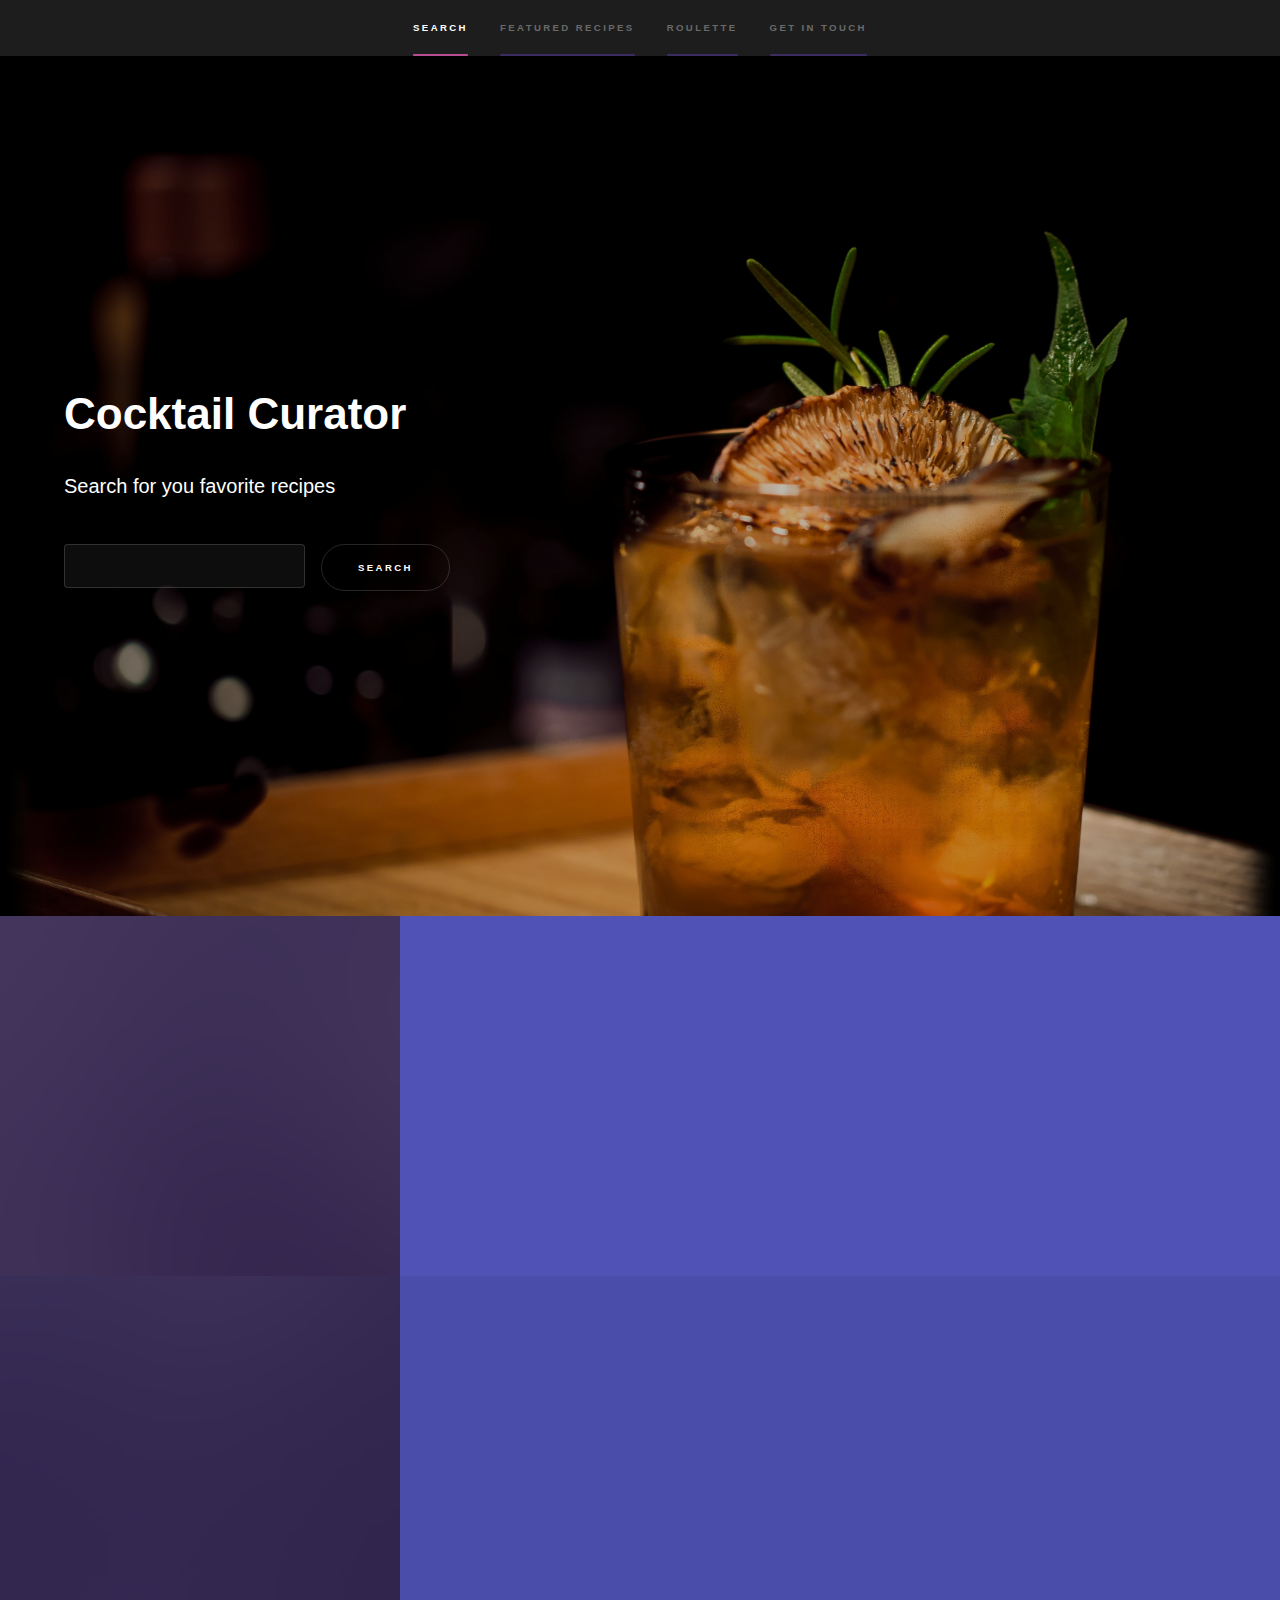
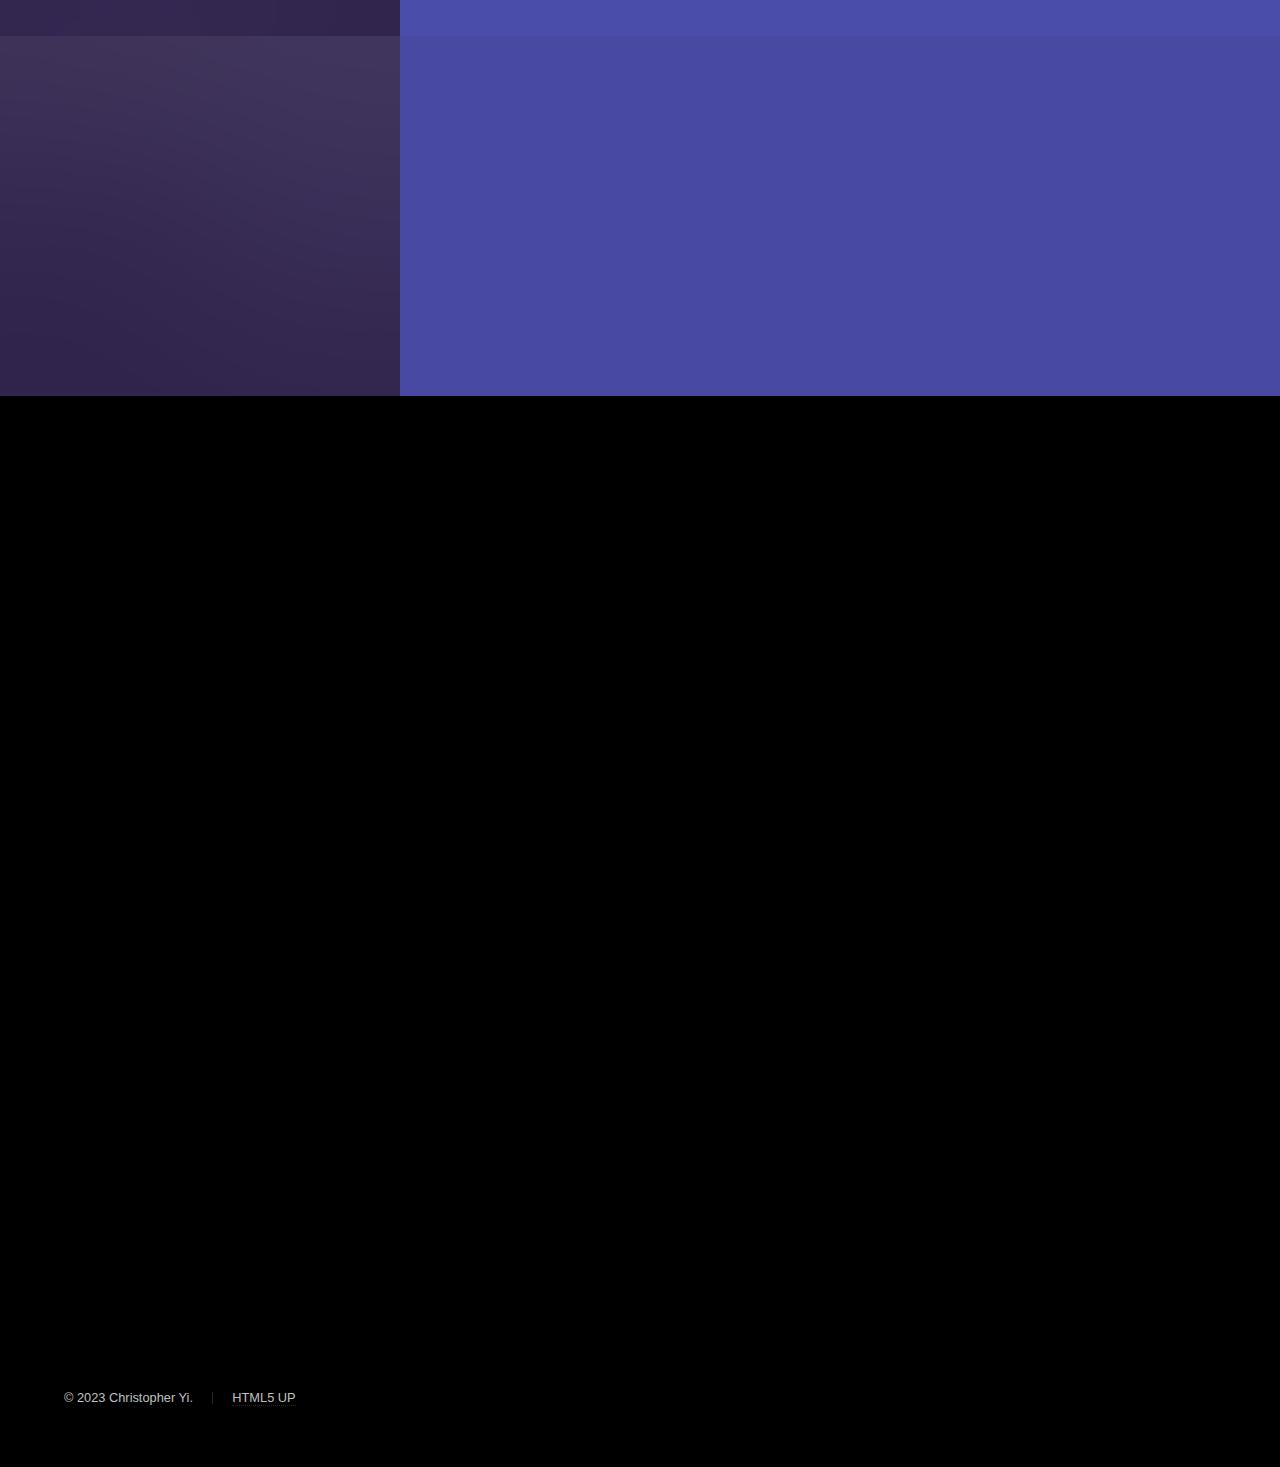
==== index.html @ 3ffb8cb5 "Add popup open and close functionality" ====
<!DOCTYPE HTML>
<!--
	Hyperspace by HTML5 UP
	html5up.net | @ajlkn
	Free for personal and commercial use under the CCA 3.0 license (html5up.net/license)
-->
<html>
	<head>
		<title>Cocktail Curator</title>
		<meta charset="utf-8" />
		<meta name="viewport" content="width=device-width, initial-scale=1, user-scalable=no" />
		<link rel="icon" type="image/png" sizes="192x192" href="images/cocktail-icon.png">
		<link rel="stylesheet" href="assets/css/main.css" />
		<noscript><link rel="stylesheet" href="assets/css/noscript.css" /></noscript>
	</head>
	<body class="is-preload">

		<!-- Sidebar -->
			<section id="sidebar">
				<div class="inner">
					<nav>
						<ul>
							<li><a href="#intro">Search</a></li>
							<li><a href="#one">Featured Recipes</a></li>
							<li><a href="#two">Roulette</a></li>
							<li><a href="#three">Get in touch</a></li>
						</ul>
					</nav>
				</div>
			</section>

		<!-- Wrapper -->
			<div id="wrapper">

				<!-- Intro -->
					<section id="intro" class="wrapper style1 fullscreen fade-up">
						
						<div id='clickbox' class="popup-container" hidden>
							<img class="popup-image" src="" alt="">
							<ul class="popup-list">ingredients and measurements</ul>
							<h2 class="popup-name" >Hello</h2>
							<h3 class="popup-instructions" >Instructions here</h3>
						</div>
						
						<div class="inner">

							<!-- old -->
							<h1>Cocktail Curator</h1>
							<p>Search for you favorite recipes</p>

							<ul class="actions">
								<li><input class='drink-input' type="text"></li>
								<li><button class="search-cocktail">Search</button></li>
							</ul>
						</div>
					</section>

				<!-- One -->
					<section id="one" class="wrapper style2 spotlights">
						<section>
							<a href="#" class="image"><img src="images/pic01.jpg" alt="" data-position="center center" /></a>
							<div class="content">
								<div class="inner">
									<h2>Featured Recipe</h2>
									<p>Phasellus convallis elit id ullamcorper pulvinar. Duis aliquam turpis mauris, eu ultricies erat malesuada quis. Aliquam dapibus.</p>
									<ul class="actions">
										<li><a href="generic.html" class="button">Learn more</a></li>
									</ul>
								</div>
							</div>
						</section>
						<section>
							<a href="#" class="image"><img src="images/pic02.jpg" alt="" data-position="top center" /></a>
							<div class="content">
								<div class="inner">
									<h2>Featured Recipe</h2>
									<p>Phasellus convallis elit id ullamcorper pulvinar. Duis aliquam turpis mauris, eu ultricies erat malesuada quis. Aliquam dapibus.</p>
									<ul class="actions">
										<li><a href="generic.html" class="button">Learn more</a></li>
									</ul>
								</div>
							</div>
						</section>
						<section>
							<a href="#" class="image"><img src="images/pic03.jpg" alt="" data-position="25% 25%" /></a>
							<div class="content">
								<div class="inner">
									<h2>Featured Recipe</h2>
									<p>Phasellus convallis elit id ullamcorper pulvinar. Duis aliquam turpis mauris, eu ultricies erat malesuada quis. Aliquam dapibus.</p>
									<ul class="actions">
										<li><a href="generic.html" class="button">Learn more</a></li>
									</ul>
								</div>
							</div>
						</section>
					</section>

				<!-- Two -->
					<section id="two" class="wrapper style3 fade-up">
						<div class="inner">
							<h2 class="lucky">Feeling Adventurous?</h2>
							<p class="lucky2">Find a new favorite cocktail.</p>
							<h3 class="random-name"></h3>
							<img src="" alt="" class="random-image">
							<ul class="list-container"></ul>
							<p class="random-instructions"></p>
							<ul class="actions">
								<li><input type="submit" class="random-cocktail" value="Reroll"></li>
							</ul>
						</div>
					</section>

				<!-- Three -->
					<section id="three" class="wrapper style1 fade-up">
						<div class="inner">
							<h2>Get in touch</h2>
							<div class="split style1">
								<section>
									<form method="post" action="https://formsubmit.co/christopher.yi319@gmail.com">
										<div class="fields">
											<div class="field half">
												<label for="name">Name</label>
												<input type="text" name="name" id="name" required/>
											</div>
											<div class="field half">
												<label for="email">Email</label>
												<input type="text" name="email" id="email" required/>
											</div>
											<div class="field">
												<label for="message">Message</label>
												<textarea name="message" id="message" rows="5"></textarea>
											</div>
										</div>
										<ul class="actions">
											<li><input type="submit" value="Send Message" class="primary" /></li>
											<li><input type="reset" value="Reset" /></li>
										</ul>
									</form>
								</section>
								<section>
									<ul class="contact">
										<li>
											<h3>Email</h3>
											<a href="mailto:christopher.yi319@gmail.com">christopher.yi319@gmail.com</a>
										</li>
										<li>
											<h3>Social</h3>
											<ul class="icons">
												<li><a href="https://christopher-yi.com/" class="icon solid fa-folder-open"><span class="label">Portfolio</span></a></li>
												<li><a href="https://twitter.com/onewaynonstop" class="icon brands fa-twitter"><span class="label">Twitter</span></a></li>
												<li><a href="https://github.com/christopher-yi" class="icon brands fa-github"><span class="label">GitHub</span></a></li>
												<li><a href="https://www.linkedin.com/in/christopher-yi319/" class="icon brands fa-linkedin-in"><span class="label">LinkedIn</span></a></li>
											</ul>
										</li>
									</ul>
								</section>
							</div>
						</div>
					</section>

			</div>

		<!-- Footer -->
			<footer id="footer" class="wrapper style1-alt">
				<div class="inner">
					<ul class="menu">
						<li>&copy; 2023 Christopher Yi.</li><li><a href="http://html5up.net">HTML5 UP</a></li>
					</ul>
				</div>
			</footer>

		<!-- Scripts -->
			<script src="assets/js/jquery.min.js"></script>
			<script src="assets/js/jquery.scrollex.min.js"></script>
			<script src="assets/js/jquery.scrolly.min.js"></script>
			<script src="assets/js/browser.min.js"></script>
			<script src="assets/js/breakpoints.min.js"></script>
			<script src="assets/js/util.js"></script>
			<script src="assets/js/main.js"></script>

	</body>
</html>
---- assets/css/main.css ----
@import url(fontawesome-all.min.css);

/*
	Hyperspace by HTML5 UP
	html5up.net | @ajlkn
	Free for personal and commercial use under the CCA 3.0 license (html5up.net/license)
*/

html, body, div, span, applet, object,
iframe, h1, h2, h3, h4, h5, h6, p, blockquote,
pre, a, abbr, acronym, address, big, cite,
code, del, dfn, em, img, ins, kbd, q, s, samp,
small, strike, strong, sub, sup, tt, var, b,
u, i, center, dl, dt, dd, ol, ul, li, fieldset,
form, label, legend, table, caption, tbody,
tfoot, thead, tr, th, td, article, aside,
canvas, details, embed, figure, figcaption,
footer, header, hgroup, menu, nav, output, ruby,
section, summary, time, mark, audio, video {
	margin: 0;
	padding: 0;
	border: 0;
	font-size: 100%;
	font: inherit;
	vertical-align: baseline;}

article, aside, details, figcaption, figure,
footer, header, hgroup, menu, nav, section {
	display: block;}

body {
	line-height: 1;
}

ol, ul {
	list-style: none;
}

blockquote, q {
	quotes: none;
}

	blockquote:before, blockquote:after, q:before, q:after {
		content: '';
		content: none;
	}

table {
	border-collapse: collapse;
	border-spacing: 0;
}

body {
	-webkit-text-size-adjust: none;
}

mark {
	background-color: transparent;
	color: inherit;
}

input::-moz-focus-inner {
	border: 0;
	padding: 0;
}

input, select, textarea {
	-moz-appearance: none;
	-webkit-appearance: none;
	-ms-appearance: none;
	appearance: none;
}

/* Basic */

body {
	background: black;
}

	@-ms-viewport {
		width: device-width;
	}

	body {
		-ms-overflow-style: scrollbar;
	}

	@media screen and (max-width: 480px) {

		html, body {
			min-width: 320px;
		}

	}

	html {
		box-sizing: border-box;
	}

	*, *:before, *:after {
		box-sizing: inherit;
	}


		body.is-preload *, body.is-preload *:before, body.is-preload *:after {
			-moz-animation: none !important;
			-webkit-animation: none !important;
			-ms-animation: none !important;
			animation: none !important;
			-moz-transition: none !important;
			-webkit-transition: none !important;
			-ms-transition: none !important;
			transition: none !important;
		}

/* Type */

	body, input, select, textarea {
		color: rgba(255, 255, 255, 0.55);
		font-family: Arial, Helvetica, sans-serif;
		font-size: 16.5pt;
		font-weight: normal;
		line-height: 1.75;
	}

		@media screen and (max-width: 1680px) {

			body, input, select, textarea {
				font-size: 13pt;
			}

		}

		@media screen and (max-width: 1280px) {

			body, input, select, textarea {
				font-size: 12pt;
			}

		}

		@media screen and (max-width: 360px) {

			body, input, select, textarea {
				font-size: 11pt;
			}

		}

	a {
		-moz-transition: color 0.2s ease, border-bottom-color 0.2s ease;
		-webkit-transition: color 0.2s ease, border-bottom-color 0.2s ease;
		-ms-transition: color 0.2s ease, border-bottom-color 0.2s ease;
		transition: color 0.2s ease, border-bottom-color 0.2s ease;
		border-bottom: dotted 1px rgba(255, 255, 255, 0.35);
		color: inherit;
		text-decoration: none;
	}

		a:hover {
			border-bottom-color: transparent;
			color: #ffffff;
		}

	strong, b {
		color: #ffffff;
		font-weight: bold;
	}

	em, i {
		font-style: italic;
	}

	p {
		margin: 0 0 2em 0;
	}

	h1, h2, h3, h4, h5, h6 {
		color: #ffffff;
		font-weight: bold;
		line-height: 1.5;
		margin: 0 0 0.5em 0;
	}

		h1 a, h2 a, h3 a, h4 a, h5 a, h6 a {
			color: inherit;
			text-decoration: none;
		}

	h1 {
		font-size: 2.75em;
	}

		h1.major {
			margin: 0 0 1.3em 0;
			position: relative;
			padding-bottom: 0.35em;
		}

			h1.major:after {
				background-image: -moz-linear-gradient(to right, #5e42a6, #b74e91);
				background-image: -webkit-linear-gradient(to right, #5e42a6, #b74e91);
				background-image: -ms-linear-gradient(to right, #5e42a6, #b74e91);
				background-image: linear-gradient(to right, #5e42a6, #b74e91);
				-moz-transition: max-width 0.2s ease;
				-webkit-transition: max-width 0.2s ease;
				-ms-transition: max-width 0.2s ease;
				transition: max-width 0.2s ease;
				border-radius: 0.2em;
				bottom: 0;
				content: '';
				height: 0.05em;
				position: absolute;
				right: 0;
				width: 100%;
			}

	h2 {
		font-size: 1.75em;
	}

	h3 {
		font-size: 1.1em;
	}

	h4 {
		font-size: 1em;
	}

	h5 {
		font-size: 0.8em;
	}

	h6 {
		font-size: 0.6em;
	}

	@media screen and (max-width: 736px) {

		h1 {
			font-size: 2em;
		}

		h2 {
			font-size: 1.25em;
		}

		h3 {
			font-size: 1em;
		}

		h4 {
			font-size: 0.8em;
		}

		h5 {
			font-size: 0.6em;
		}

		h6 {
			font-size: 0.6em;
		}

	}

	sub {
		font-size: 0.8em;
		position: relative;
		top: 0.5em;
	}

	sup {
		font-size: 0.8em;
		position: relative;
		top: -0.5em;
	}

	blockquote {
		border-left: solid 4px rgba(255, 255, 255, 0.15);
		font-style: italic;
		margin: 0 0 2em 0;
		padding: 0.5em 0 0.5em 2em;
	}

	code {
		background: rgba(255, 255, 255, 0.05);
		border-radius: 0.25em;
		border: solid 1px rgba(255, 255, 255, 0.15);
		font-family: "Courier New", monospace;
		font-size: 0.9em;
		margin: 0 0.25em;
		padding: 0.25em 0.65em;
	}

	pre {
		-webkit-overflow-scrolling: touch;
		font-family: "Courier New", monospace;
		font-size: 0.9em;
		margin: 0 0 2em 0;
	}

		pre code {
			display: block;
			line-height: 1.75em;
			padding: 1em 1.5em;
			overflow-x: auto;
		}

	hr {
		border: 0;
		border-bottom: solid 1px rgba(255, 255, 255, 0.15);
		margin: 2em 0;
	}

		hr.major {
			margin: 3em 0;
		}

	.align-left {
		text-align: left;
	}

	.align-center {
		text-align: center;
	}

	.align-right {
		text-align: right;
	}

/* Row */

	.row {
		display: flex;
		flex-wrap: wrap;
		box-sizing: border-box;
		align-items: stretch;
	}

		.row > * {
			box-sizing: border-box;
		}

		.row.gtr-uniform > * > :last-child {
			margin-bottom: 0;
		}

		.row.aln-left {
			justify-content: flex-start;
		}

		.row.aln-center {
			justify-content: center;
		}

		.row.aln-right {
			justify-content: flex-end;
		}

		.row.aln-top {
			align-items: flex-start;
		}

		.row.aln-middle {
			align-items: center;
		}

		.row.aln-bottom {
			align-items: flex-end;
		}

		.row > .imp {
			order: -1;
		}

		.row > .col-1 {
			width: 8.33333%;
		}

		.row > .off-1 {
			margin-left: 8.33333%;
		}

		.row > .col-2 {
			width: 16.66667%;
		}

		.row > .off-2 {
			margin-left: 16.66667%;
		}

		.row > .col-3 {
			width: 25%;
		}

		.row > .off-3 {
			margin-left: 25%;
		}

		.row > .col-4 {
			width: 33.33333%;
		}

		.row > .off-4 {
			margin-left: 33.33333%;
		}

		.row > .col-5 {
			width: 41.66667%;
		}

		.row > .off-5 {
			margin-left: 41.66667%;
		}

		.row > .col-6 {
			width: 50%;
		}

		.row > .off-6 {
			margin-left: 50%;
		}

		.row > .col-7 {
			width: 58.33333%;
		}

		.row > .off-7 {
			margin-left: 58.33333%;
		}

		.row > .col-8 {
			width: 66.66667%;
		}

		.row > .off-8 {
			margin-left: 66.66667%;
		}

		.row > .col-9 {
			width: 75%;
		}

		.row > .off-9 {
			margin-left: 75%;
		}

		.row > .col-10 {
			width: 83.33333%;
		}

		.row > .off-10 {
			margin-left: 83.33333%;
		}

		.row > .col-11 {
			width: 91.66667%;
		}

		.row > .off-11 {
			margin-left: 91.66667%;
		}

		.row > .col-12 {
			width: 100%;
		}

		.row > .off-12 {
			margin-left: 100%;
		}

		.row.gtr-0 {
			margin-top: 0;
			margin-left: 0em;
		}

			.row.gtr-0 > * {
				padding: 0 0 0 0em;
			}

			.row.gtr-0.gtr-uniform {
				margin-top: 0em;
			}

				.row.gtr-0.gtr-uniform > * {
					padding-top: 0em;
				}

		.row.gtr-25 {
			margin-top: 0;
			margin-left: -0.375em;
		}

			.row.gtr-25 > * {
				padding: 0 0 0 0.375em;
			}

			.row.gtr-25.gtr-uniform {
				margin-top: -0.375em;
			}

				.row.gtr-25.gtr-uniform > * {
					padding-top: 0.375em;
				}

		.row.gtr-50 {
			margin-top: 0;
			margin-left: -0.75em;
		}

			.row.gtr-50 > * {
				padding: 0 0 0 0.75em;
			}

			.row.gtr-50.gtr-uniform {
				margin-top: -0.75em;
			}

				.row.gtr-50.gtr-uniform > * {
					padding-top: 0.75em;
				}

		.row {
			margin-top: 0;
			margin-left: -1.5em;
		}

			.row > * {
				padding: 0 0 0 1.5em;
			}

			.row.gtr-uniform {
				margin-top: -1.5em;
			}

				.row.gtr-uniform > * {
					padding-top: 1.5em;
				}

		.row.gtr-150 {
			margin-top: 0;
			margin-left: -2.25em;
		}

			.row.gtr-150 > * {
				padding: 0 0 0 2.25em;
			}

			.row.gtr-150.gtr-uniform {
				margin-top: -2.25em;
			}

				.row.gtr-150.gtr-uniform > * {
					padding-top: 2.25em;
				}

		.row.gtr-200 {
			margin-top: 0;
			margin-left: -3em;
		}

			.row.gtr-200 > * {
				padding: 0 0 0 3em;
			}

			.row.gtr-200.gtr-uniform {
				margin-top: -3em;
			}

				.row.gtr-200.gtr-uniform > * {
					padding-top: 3em;
				}

		@media screen and (max-width: 1680px) {

			.row {
				display: flex;
				flex-wrap: wrap;
				box-sizing: border-box;
				align-items: stretch;
			}

				.row > * {
					box-sizing: border-box;
				}

				.row.gtr-uniform > * > :last-child {
					margin-bottom: 0;
				}

				.row.aln-left {
					justify-content: flex-start;
				}

				.row.aln-center {
					justify-content: center;
				}

				.row.aln-right {
					justify-content: flex-end;
				}

				.row.aln-top {
					align-items: flex-start;
				}

				.row.aln-middle {
					align-items: center;
				}

				.row.aln-bottom {
					align-items: flex-end;
				}

				.row > .imp-xlarge {
					order: -1;
				}

				.row > .col-1-xlarge {
					width: 8.33333%;
				}

				.row > .off-1-xlarge {
					margin-left: 8.33333%;
				}

				.row > .col-2-xlarge {
					width: 16.66667%;
				}

				.row > .off-2-xlarge {
					margin-left: 16.66667%;
				}

				.row > .col-3-xlarge {
					width: 25%;
				}

				.row > .off-3-xlarge {
					margin-left: 25%;
				}

				.row > .col-4-xlarge {
					width: 33.33333%;
				}

				.row > .off-4-xlarge {
					margin-left: 33.33333%;
				}

				.row > .col-5-xlarge {
					width: 41.66667%;
				}

				.row > .off-5-xlarge {
					margin-left: 41.66667%;
				}

				.row > .col-6-xlarge {
					width: 50%;
				}

				.row > .off-6-xlarge {
					margin-left: 50%;
				}

				.row > .col-7-xlarge {
					width: 58.33333%;
				}

				.row > .off-7-xlarge {
					margin-left: 58.33333%;
				}

				.row > .col-8-xlarge {
					width: 66.66667%;
				}

				.row > .off-8-xlarge {
					margin-left: 66.66667%;
				}

				.row > .col-9-xlarge {
					width: 75%;
				}

				.row > .off-9-xlarge {
					margin-left: 75%;
				}

				.row > .col-10-xlarge {
					width: 83.33333%;
				}

				.row > .off-10-xlarge {
					margin-left: 83.33333%;
				}

				.row > .col-11-xlarge {
					width: 91.66667%;
				}

				.row > .off-11-xlarge {
					margin-left: 91.66667%;
				}

				.row > .col-12-xlarge {
					width: 100%;
				}

				.row > .off-12-xlarge {
					margin-left: 100%;
				}

				.row.gtr-0 {
					margin-top: 0;
					margin-left: 0em;
				}

					.row.gtr-0 > * {
						padding: 0 0 0 0em;
					}

					.row.gtr-0.gtr-uniform {
						margin-top: 0em;
					}

						.row.gtr-0.gtr-uniform > * {
							padding-top: 0em;
						}

				.row.gtr-25 {
					margin-top: 0;
					margin-left: -0.375em;
				}

					.row.gtr-25 > * {
						padding: 0 0 0 0.375em;
					}

					.row.gtr-25.gtr-uniform {
						margin-top: -0.375em;
					}

						.row.gtr-25.gtr-uniform > * {
							padding-top: 0.375em;
						}

				.row.gtr-50 {
					margin-top: 0;
					margin-left: -0.75em;
				}

					.row.gtr-50 > * {
						padding: 0 0 0 0.75em;
					}

					.row.gtr-50.gtr-uniform {
						margin-top: -0.75em;
					}

						.row.gtr-50.gtr-uniform > * {
							padding-top: 0.75em;
						}

				.row {
					margin-top: 0;
					margin-left: -1.5em;
				}

					.row > * {
						padding: 0 0 0 1.5em;
					}

					.row.gtr-uniform {
						margin-top: -1.5em;
					}

						.row.gtr-uniform > * {
							padding-top: 1.5em;
						}

				.row.gtr-150 {
					margin-top: 0;
					margin-left: -2.25em;
				}

					.row.gtr-150 > * {
						padding: 0 0 0 2.25em;
					}

					.row.gtr-150.gtr-uniform {
						margin-top: -2.25em;
					}

						.row.gtr-150.gtr-uniform > * {
							padding-top: 2.25em;
						}

				.row.gtr-200 {
					margin-top: 0;
					margin-left: -3em;
				}

					.row.gtr-200 > * {
						padding: 0 0 0 3em;
					}

					.row.gtr-200.gtr-uniform {
						margin-top: -3em;
					}

						.row.gtr-200.gtr-uniform > * {
							padding-top: 3em;
						}

		}

		@media screen and (max-width: 1280px) {

			.row {
				display: flex;
				flex-wrap: wrap;
				box-sizing: border-box;
				align-items: stretch;
			}

				.row > * {
					box-sizing: border-box;
				}

				.row.gtr-uniform > * > :last-child {
					margin-bottom: 0;
				}

				.row.aln-left {
					justify-content: flex-start;
				}

				.row.aln-center {
					justify-content: center;
				}

				.row.aln-right {
					justify-content: flex-end;
				}

				.row.aln-top {
					align-items: flex-start;
				}

				.row.aln-middle {
					align-items: center;
				}

				.row.aln-bottom {
					align-items: flex-end;
				}

				.row > .imp-large {
					order: -1;
				}

				.row > .col-1-large {
					width: 8.33333%;
				}

				.row > .off-1-large {
					margin-left: 8.33333%;
				}

				.row > .col-2-large {
					width: 16.66667%;
				}

				.row > .off-2-large {
					margin-left: 16.66667%;
				}

				.row > .col-3-large {
					width: 25%;
				}

				.row > .off-3-large {
					margin-left: 25%;
				}

				.row > .col-4-large {
					width: 33.33333%;
				}

				.row > .off-4-large {
					margin-left: 33.33333%;
				}

				.row > .col-5-large {
					width: 41.66667%;
				}

				.row > .off-5-large {
					margin-left: 41.66667%;
				}

				.row > .col-6-large {
					width: 50%;
				}

				.row > .off-6-large {
					margin-left: 50%;
				}

				.row > .col-7-large {
					width: 58.33333%;
				}

				.row > .off-7-large {
					margin-left: 58.33333%;
				}

				.row > .col-8-large {
					width: 66.66667%;
				}

				.row > .off-8-large {
					margin-left: 66.66667%;
				}

				.row > .col-9-large {
					width: 75%;
				}

				.row > .off-9-large {
					margin-left: 75%;
				}

				.row > .col-10-large {
					width: 83.33333%;
				}

				.row > .off-10-large {
					margin-left: 83.33333%;
				}

				.row > .col-11-large {
					width: 91.66667%;
				}

				.row > .off-11-large {
					margin-left: 91.66667%;
				}

				.row > .col-12-large {
					width: 100%;
				}

				.row > .off-12-large {
					margin-left: 100%;
				}

				.row.gtr-0 {
					margin-top: 0;
					margin-left: 0em;
				}

					.row.gtr-0 > * {
						padding: 0 0 0 0em;
					}

					.row.gtr-0.gtr-uniform {
						margin-top: 0em;
					}

						.row.gtr-0.gtr-uniform > * {
							padding-top: 0em;
						}

				.row.gtr-25 {
					margin-top: 0;
					margin-left: -0.375em;
				}

					.row.gtr-25 > * {
						padding: 0 0 0 0.375em;
					}

					.row.gtr-25.gtr-uniform {
						margin-top: -0.375em;
					}

						.row.gtr-25.gtr-uniform > * {
							padding-top: 0.375em;
						}

				.row.gtr-50 {
					margin-top: 0;
					margin-left: -0.75em;
				}

					.row.gtr-50 > * {
						padding: 0 0 0 0.75em;
					}

					.row.gtr-50.gtr-uniform {
						margin-top: -0.75em;
					}

						.row.gtr-50.gtr-uniform > * {
							padding-top: 0.75em;
						}

				.row {
					margin-top: 0;
					margin-left: -1.5em;
				}

					.row > * {
						padding: 0 0 0 1.5em;
					}

					.row.gtr-uniform {
						margin-top: -1.5em;
					}

						.row.gtr-uniform > * {
							padding-top: 1.5em;
						}

				.row.gtr-150 {
					margin-top: 0;
					margin-left: -2.25em;
				}

					.row.gtr-150 > * {
						padding: 0 0 0 2.25em;
					}

					.row.gtr-150.gtr-uniform {
						margin-top: -2.25em;
					}

						.row.gtr-150.gtr-uniform > * {
							padding-top: 2.25em;
						}

				.row.gtr-200 {
					margin-top: 0;
					margin-left: -3em;
				}

					.row.gtr-200 > * {
						padding: 0 0 0 3em;
					}

					.row.gtr-200.gtr-uniform {
						margin-top: -3em;
					}

						.row.gtr-200.gtr-uniform > * {
							padding-top: 3em;
						}

		}

		@media screen and (max-width: 980px) {

			.row {
				display: flex;
				flex-wrap: wrap;
				box-sizing: border-box;
				align-items: stretch;
			}

				.row > * {
					box-sizing: border-box;
				}

				.row.gtr-uniform > * > :last-child {
					margin-bottom: 0;
				}

				.row.aln-left {
					justify-content: flex-start;
				}

				.row.aln-center {
					justify-content: center;
				}

				.row.aln-right {
					justify-content: flex-end;
				}

				.row.aln-top {
					align-items: flex-start;
				}

				.row.aln-middle {
					align-items: center;
				}

				.row.aln-bottom {
					align-items: flex-end;
				}

				.row > .imp-medium {
					order: -1;
				}

				.row > .col-1-medium {
					width: 8.33333%;
				}

				.row > .off-1-medium {
					margin-left: 8.33333%;
				}

				.row > .col-2-medium {
					width: 16.66667%;
				}

				.row > .off-2-medium {
					margin-left: 16.66667%;
				}

				.row > .col-3-medium {
					width: 25%;
				}

				.row > .off-3-medium {
					margin-left: 25%;
				}

				.row > .col-4-medium {
					width: 33.33333%;
				}

				.row > .off-4-medium {
					margin-left: 33.33333%;
				}

				.row > .col-5-medium {
					width: 41.66667%;
				}

				.row > .off-5-medium {
					margin-left: 41.66667%;
				}

				.row > .col-6-medium {
					width: 50%;
				}

				.row > .off-6-medium {
					margin-left: 50%;
				}

				.row > .col-7-medium {
					width: 58.33333%;
				}

				.row > .off-7-medium {
					margin-left: 58.33333%;
				}

				.row > .col-8-medium {
					width: 66.66667%;
				}

				.row > .off-8-medium {
					margin-left: 66.66667%;
				}

				.row > .col-9-medium {
					width: 75%;
				}

				.row > .off-9-medium {
					margin-left: 75%;
				}

				.row > .col-10-medium {
					width: 83.33333%;
				}

				.row > .off-10-medium {
					margin-left: 83.33333%;
				}

				.row > .col-11-medium {
					width: 91.66667%;
				}

				.row > .off-11-medium {
					margin-left: 91.66667%;
				}

				.row > .col-12-medium {
					width: 100%;
				}

				.row > .off-12-medium {
					margin-left: 100%;
				}

				.row.gtr-0 {
					margin-top: 0;
					margin-left: 0em;
				}

					.row.gtr-0 > * {
						padding: 0 0 0 0em;
					}

					.row.gtr-0.gtr-uniform {
						margin-top: 0em;
					}

						.row.gtr-0.gtr-uniform > * {
							padding-top: 0em;
						}

				.row.gtr-25 {
					margin-top: 0;
					margin-left: -0.375em;
				}

					.row.gtr-25 > * {
						padding: 0 0 0 0.375em;
					}

					.row.gtr-25.gtr-uniform {
						margin-top: -0.375em;
					}

						.row.gtr-25.gtr-uniform > * {
							padding-top: 0.375em;
						}

				.row.gtr-50 {
					margin-top: 0;
					margin-left: -0.75em;
				}

					.row.gtr-50 > * {
						padding: 0 0 0 0.75em;
					}

					.row.gtr-50.gtr-uniform {
						margin-top: -0.75em;
					}

						.row.gtr-50.gtr-uniform > * {
							padding-top: 0.75em;
						}

				.row {
					margin-top: 0;
					margin-left: -1.5em;
				}

					.row > * {
						padding: 0 0 0 1.5em;
					}

					.row.gtr-uniform {
						margin-top: -1.5em;
					}

						.row.gtr-uniform > * {
							padding-top: 1.5em;
						}

				.row.gtr-150 {
					margin-top: 0;
					margin-left: -2.25em;
				}

					.row.gtr-150 > * {
						padding: 0 0 0 2.25em;
					}

					.row.gtr-150.gtr-uniform {
						margin-top: -2.25em;
					}

						.row.gtr-150.gtr-uniform > * {
							padding-top: 2.25em;
						}

				.row.gtr-200 {
					margin-top: 0;
					margin-left: -3em;
				}

					.row.gtr-200 > * {
						padding: 0 0 0 3em;
					}

					.row.gtr-200.gtr-uniform {
						margin-top: -3em;
					}

						.row.gtr-200.gtr-uniform > * {
							padding-top: 3em;
						}

		}

		@media screen and (max-width: 736px) {

			.row {
				display: flex;
				flex-wrap: wrap;
				box-sizing: border-box;
				align-items: stretch;
			}

				.row > * {
					box-sizing: border-box;
				}

				.row.gtr-uniform > * > :last-child {
					margin-bottom: 0;
				}

				.row.aln-left {
					justify-content: flex-start;
				}

				.row.aln-center {
					justify-content: center;
				}

				.row.aln-right {
					justify-content: flex-end;
				}

				.row.aln-top {
					align-items: flex-start;
				}

				.row.aln-middle {
					align-items: center;
				}

				.row.aln-bottom {
					align-items: flex-end;
				}

				.row > .imp-small {
					order: -1;
				}

				.row > .col-1-small {
					width: 8.33333%;
				}

				.row > .off-1-small {
					margin-left: 8.33333%;
				}

				.row > .col-2-small {
					width: 16.66667%;
				}

				.row > .off-2-small {
					margin-left: 16.66667%;
				}

				.row > .col-3-small {
					width: 25%;
				}

				.row > .off-3-small {
					margin-left: 25%;
				}

				.row > .col-4-small {
					width: 33.33333%;
				}

				.row > .off-4-small {
					margin-left: 33.33333%;
				}

				.row > .col-5-small {
					width: 41.66667%;
				}

				.row > .off-5-small {
					margin-left: 41.66667%;
				}

				.row > .col-6-small {
					width: 50%;
				}

				.row > .off-6-small {
					margin-left: 50%;
				}

				.row > .col-7-small {
					width: 58.33333%;
				}

				.row > .off-7-small {
					margin-left: 58.33333%;
				}

				.row > .col-8-small {
					width: 66.66667%;
				}

				.row > .off-8-small {
					margin-left: 66.66667%;
				}

				.row > .col-9-small {
					width: 75%;
				}

				.row > .off-9-small {
					margin-left: 75%;
				}

				.row > .col-10-small {
					width: 83.33333%;
				}

				.row > .off-10-small {
					margin-left: 83.33333%;
				}

				.row > .col-11-small {
					width: 91.66667%;
				}

				.row > .off-11-small {
					margin-left: 91.66667%;
				}

				.row > .col-12-small {
					width: 100%;
				}

				.row > .off-12-small {
					margin-left: 100%;
				}

				.row.gtr-0 {
					margin-top: 0;
					margin-left: 0em;
				}

					.row.gtr-0 > * {
						padding: 0 0 0 0em;
					}

					.row.gtr-0.gtr-uniform {
						margin-top: 0em;
					}

						.row.gtr-0.gtr-uniform > * {
							padding-top: 0em;
						}

				.row.gtr-25 {
					margin-top: 0;
					margin-left: -0.375em;
				}

					.row.gtr-25 > * {
						padding: 0 0 0 0.375em;
					}

					.row.gtr-25.gtr-uniform {
						margin-top: -0.375em;
					}

						.row.gtr-25.gtr-uniform > * {
							padding-top: 0.375em;
						}

				.row.gtr-50 {
					margin-top: 0;
					margin-left: -0.75em;
				}

					.row.gtr-50 > * {
						padding: 0 0 0 0.75em;
					}

					.row.gtr-50.gtr-uniform {
						margin-top: -0.75em;
					}

						.row.gtr-50.gtr-uniform > * {
							padding-top: 0.75em;
						}

				.row {
					margin-top: 0;
					margin-left: -1.5em;
				}

					.row > * {
						padding: 0 0 0 1.5em;
					}

					.row.gtr-uniform {
						margin-top: -1.5em;
					}

						.row.gtr-uniform > * {
							padding-top: 1.5em;
						}

				.row.gtr-150 {
					margin-top: 0;
					margin-left: -2.25em;
				}

					.row.gtr-150 > * {
						padding: 0 0 0 2.25em;
					}

					.row.gtr-150.gtr-uniform {
						margin-top: -2.25em;
					}

						.row.gtr-150.gtr-uniform > * {
							padding-top: 2.25em;
						}

				.row.gtr-200 {
					margin-top: 0;
					margin-left: -3em;
				}

					.row.gtr-200 > * {
						padding: 0 0 0 3em;
					}

					.row.gtr-200.gtr-uniform {
						margin-top: -3em;
					}

						.row.gtr-200.gtr-uniform > * {
							padding-top: 3em;
						}

		}

		@media screen and (max-width: 480px) {

			.row {
				display: flex;
				flex-wrap: wrap;
				box-sizing: border-box;
				align-items: stretch;
			}

				.row > * {
					box-sizing: border-box;
				}

				.row.gtr-uniform > * > :last-child {
					margin-bottom: 0;
				}

				.row.aln-left {
					justify-content: flex-start;
				}

				.row.aln-center {
					justify-content: center;
				}

				.row.aln-right {
					justify-content: flex-end;
				}

				.row.aln-top {
					align-items: flex-start;
				}

				.row.aln-middle {
					align-items: center;
				}

				.row.aln-bottom {
					align-items: flex-end;
				}

				.row > .imp-xsmall {
					order: -1;
				}

				.row > .col-1-xsmall {
					width: 8.33333%;
				}

				.row > .off-1-xsmall {
					margin-left: 8.33333%;
				}

				.row > .col-2-xsmall {
					width: 16.66667%;
				}

				.row > .off-2-xsmall {
					margin-left: 16.66667%;
				}

				.row > .col-3-xsmall {
					width: 25%;
				}

				.row > .off-3-xsmall {
					margin-left: 25%;
				}

				.row > .col-4-xsmall {
					width: 33.33333%;
				}

				.row > .off-4-xsmall {
					margin-left: 33.33333%;
				}

				.row > .col-5-xsmall {
					width: 41.66667%;
				}

				.row > .off-5-xsmall {
					margin-left: 41.66667%;
				}

				.row > .col-6-xsmall {
					width: 50%;
				}

				.row > .off-6-xsmall {
					margin-left: 50%;
				}

				.row > .col-7-xsmall {
					width: 58.33333%;
				}

				.row > .off-7-xsmall {
					margin-left: 58.33333%;
				}

				.row > .col-8-xsmall {
					width: 66.66667%;
				}

				.row > .off-8-xsmall {
					margin-left: 66.66667%;
				}

				.row > .col-9-xsmall {
					width: 75%;
				}

				.row > .off-9-xsmall {
					margin-left: 75%;
				}

				.row > .col-10-xsmall {
					width: 83.33333%;
				}

				.row > .off-10-xsmall {
					margin-left: 83.33333%;
				}

				.row > .col-11-xsmall {
					width: 91.66667%;
				}

				.row > .off-11-xsmall {
					margin-left: 91.66667%;
				}

				.row > .col-12-xsmall {
					width: 100%;
				}

				.row > .off-12-xsmall {
					margin-left: 100%;
				}

				.row.gtr-0 {
					margin-top: 0;
					margin-left: 0em;
				}

					.row.gtr-0 > * {
						padding: 0 0 0 0em;
					}

					.row.gtr-0.gtr-uniform {
						margin-top: 0em;
					}

						.row.gtr-0.gtr-uniform > * {
							padding-top: 0em;
						}

				.row.gtr-25 {
					margin-top: 0;
					margin-left: -0.375em;
				}

					.row.gtr-25 > * {
						padding: 0 0 0 0.375em;
					}

					.row.gtr-25.gtr-uniform {
						margin-top: -0.375em;
					}

						.row.gtr-25.gtr-uniform > * {
							padding-top: 0.375em;
						}

				.row.gtr-50 {
					margin-top: 0;
					margin-left: -0.75em;
				}

					.row.gtr-50 > * {
						padding: 0 0 0 0.75em;
					}

					.row.gtr-50.gtr-uniform {
						margin-top: -0.75em;
					}

						.row.gtr-50.gtr-uniform > * {
							padding-top: 0.75em;
						}

				.row {
					margin-top: 0;
					margin-left: -1.5em;
				}

					.row > * {
						padding: 0 0 0 1.5em;
					}

					.row.gtr-uniform {
						margin-top: -1.5em;
					}

						.row.gtr-uniform > * {
							padding-top: 1.5em;
						}

				.row.gtr-150 {
					margin-top: 0;
					margin-left: -2.25em;
				}

					.row.gtr-150 > * {
						padding: 0 0 0 2.25em;
					}

					.row.gtr-150.gtr-uniform {
						margin-top: -2.25em;
					}

						.row.gtr-150.gtr-uniform > * {
							padding-top: 2.25em;
						}

				.row.gtr-200 {
					margin-top: 0;
					margin-left: -3em;
				}

					.row.gtr-200 > * {
						padding: 0 0 0 3em;
					}

					.row.gtr-200.gtr-uniform {
						margin-top: -3em;
					}

						.row.gtr-200.gtr-uniform > * {
							padding-top: 3em;
						}

		}

/* Box */

	.box {
		border-radius: 0.25em;
		border: solid 1px rgba(255, 255, 255, 0.15);
		margin-bottom: 2em;
		padding: 1.5em;
	}

		.box > :last-child,
		.box > :last-child > :last-child,
		.box > :last-child > :last-child > :last-child {
			margin-bottom: 0;
		}

		.box.alt {
			border: 0;
			border-radius: 0;
			padding: 0;
		}

/* Button */

	input[type="submit"],
	input[type="reset"],
	input[type="button"],
	button,
	.button {
		-moz-appearance: none;
		-webkit-appearance: none;
		-ms-appearance: none;
		appearance: none;
		-moz-transition: border-color 0.2s ease;
		-webkit-transition: border-color 0.2s ease;
		-ms-transition: border-color 0.2s ease;
		transition: border-color 0.2s ease;
		background-color: transparent;
		border: solid 1px !important;
		border-color: rgba(255, 255, 255, 0.15) !important;
		border-radius: 3em;
		color: #ffffff !important;
		cursor: pointer;
		display: inline-block;
		font-size: 0.6em;
		font-weight: bold;
		height: calc(4.75em + 2px);
		letter-spacing: 0.25em;
		line-height: 4.75em;
		outline: 0;
		padding: 0 3.75em;
		position: relative;
		text-align: center;
		text-decoration: none;
		text-transform: uppercase;
		white-space: nowrap;
	}

		input[type="submit"]:after,
		input[type="reset"]:after,
		input[type="button"]:after,
		button:after,
		.button:after {
			-moz-transform: scale(0.25);
			-webkit-transform: scale(0.25);
			-ms-transform: scale(0.25);
			transform: scale(0.25);
			pointer-events: none;
			-moz-transition: opacity 0.2s ease, -moz-transform 0.2s ease;
			-webkit-transition: opacity 0.2s ease, -webkit-transform 0.2s ease;
			-ms-transition: opacity 0.2s ease, -ms-transform 0.2s ease;
			transition: opacity 0.2s ease, transform 0.2s ease;
			background: #ffffff;
			border-radius: 3em;
			content: '';
			height: 100%;
			left: 0;
			opacity: 0;
			position: absolute;
			top: 0;
			width: 100%;
		}

		input[type="submit"].icon:before,
		input[type="reset"].icon:before,
		input[type="button"].icon:before,
		button.icon:before,
		.button.icon:before {
			margin-right: 0.75em;
		}

		input[type="submit"].fit,
		input[type="reset"].fit,
		input[type="button"].fit,
		button.fit,
		.button.fit {
			width: 100%;
		}

		input[type="submit"].small,
		input[type="reset"].small,
		input[type="button"].small,
		button.small,
		.button.small {
			font-size: 0.4em;
		}

		input[type="submit"].large,
		input[type="reset"].large,
		input[type="button"].large,
		button.large,
		.button.large {
			font-size: 0.8em;
		}

		input[type="submit"].primary,
		input[type="reset"].primary,
		input[type="button"].primary,
		button.primary,
		.button.primary {
			background-color: #ffffff;
			color: #312450 !important;
		}

			input[type="submit"].primary:after,
			input[type="reset"].primary:after,
			input[type="button"].primary:after,
			button.primary:after,
			.button.primary:after {
				display: none;
			}

		input[type="submit"].disabled, input[type="submit"]:disabled,
		input[type="reset"].disabled,
		input[type="reset"]:disabled,
		input[type="button"].disabled,
		input[type="button"]:disabled,
		button.disabled,
		button:disabled,
		.button.disabled,
		.button:disabled {
			cursor: default;
			opacity: 0.5;
			pointer-events: none;
		}

		input[type="submit"]:hover,
		input[type="reset"]:hover,
		input[type="button"]:hover,
		button:hover,
		.button:hover {
			border-color: rgba(255, 255, 255, 0.55) !important;
		}

			input[type="submit"]:hover:after,
			input[type="reset"]:hover:after,
			input[type="button"]:hover:after,
			button:hover:after,
			.button:hover:after {
				opacity: 0.05;
				-moz-transform: scale(1);
				-webkit-transform: scale(1);
				-ms-transform: scale(1);
				transform: scale(1);
			}

			input[type="submit"]:hover:active,
			input[type="reset"]:hover:active,
			input[type="button"]:hover:active,
			button:hover:active,
			.button:hover:active {
				border-color: #ffffff !important;
			}

				input[type="submit"]:hover:active:after,
				input[type="reset"]:hover:active:after,
				input[type="button"]:hover:active:after,
				button:hover:active:after,
				.button:hover:active:after {
					opacity: 0.1;
				}

/* Features */

	.features {
		display: -moz-flex;
		display: -webkit-flex;
		display: -ms-flex;
		display: flex;
		-moz-flex-wrap: wrap;
		-webkit-flex-wrap: wrap;
		-ms-flex-wrap: wrap;
		flex-wrap: wrap;
		border-radius: 0.25em;
		border: solid 1px rgba(255, 255, 255, 0.15);
		background: rgba(255, 255, 255, 0.05);
		margin: 0 0 2em 0;
	}

		.features section {
			padding: 3.5em 3em 1em 7em ;
			width: 50%;
			border-top: solid 1px rgba(255, 255, 255, 0.15);
			position: relative;
		}

			.features section:nth-child(-n + 2) {
				border-top-width: 0;
			}

			.features section:nth-child(2n) {
				border-left: solid 1px rgba(255, 255, 255, 0.15);
			}

			.features section .icon {
				-moz-transition: opacity 0.5s ease, -moz-transform 0.5s ease;
				-webkit-transition: opacity 0.5s ease, -webkit-transform 0.5s ease;
				-ms-transition: opacity 0.5s ease, -ms-transform 0.5s ease;
				transition: opacity 0.5s ease, transform 0.5s ease;
				-moz-transition-delay: 1s;
				-webkit-transition-delay: 1s;
				-ms-transition-delay: 1s;
				transition-delay: 1s;
				-moz-transform: scale(1);
				-webkit-transform: scale(1);
				-ms-transform: scale(1);
				transform: scale(1);
				position: absolute;
				left: 3em;
				top: 3em;
				opacity: 1;
			}

			.features section:nth-child(1) .icon {
				-moz-transition-delay: 0.15s;
				-webkit-transition-delay: 0.15s;
				-ms-transition-delay: 0.15s;
				transition-delay: 0.15s;
			}

			.features section:nth-child(2) .icon {
				-moz-transition-delay: 0.3s;
				-webkit-transition-delay: 0.3s;
				-ms-transition-delay: 0.3s;
				transition-delay: 0.3s;
			}

			.features section:nth-child(3) .icon {
				-moz-transition-delay: 0.45s;
				-webkit-transition-delay: 0.45s;
				-ms-transition-delay: 0.45s;
				transition-delay: 0.45s;
			}

			.features section:nth-child(4) .icon {
				-moz-transition-delay: 0.6s;
				-webkit-transition-delay: 0.6s;
				-ms-transition-delay: 0.6s;
				transition-delay: 0.6s;
			}

			.features section:nth-child(5) .icon {
				-moz-transition-delay: 0.75s;
				-webkit-transition-delay: 0.75s;
				-ms-transition-delay: 0.75s;
				transition-delay: 0.75s;
			}

			.features section:nth-child(6) .icon {
				-moz-transition-delay: 0.9s;
				-webkit-transition-delay: 0.9s;
				-ms-transition-delay: 0.9s;
				transition-delay: 0.9s;
			}

			.features section:nth-child(7) .icon {
				-moz-transition-delay: 1.05s;
				-webkit-transition-delay: 1.05s;
				-ms-transition-delay: 1.05s;
				transition-delay: 1.05s;
			}

			.features section:nth-child(8) .icon {
				-moz-transition-delay: 1.2s;
				-webkit-transition-delay: 1.2s;
				-ms-transition-delay: 1.2s;
				transition-delay: 1.2s;
			}

			.features section:nth-child(9) .icon {
				-moz-transition-delay: 1.35s;
				-webkit-transition-delay: 1.35s;
				-ms-transition-delay: 1.35s;
				transition-delay: 1.35s;
			}

			.features section:nth-child(10) .icon {
				-moz-transition-delay: 1.5s;
				-webkit-transition-delay: 1.5s;
				-ms-transition-delay: 1.5s;
				transition-delay: 1.5s;
			}

			.features section:nth-child(11) .icon {
				-moz-transition-delay: 1.65s;
				-webkit-transition-delay: 1.65s;
				-ms-transition-delay: 1.65s;
				transition-delay: 1.65s;
			}

			.features section:nth-child(12) .icon {
				-moz-transition-delay: 1.8s;
				-webkit-transition-delay: 1.8s;
				-ms-transition-delay: 1.8s;
				transition-delay: 1.8s;
			}

			.features section:nth-child(13) .icon {
				-moz-transition-delay: 1.95s;
				-webkit-transition-delay: 1.95s;
				-ms-transition-delay: 1.95s;
				transition-delay: 1.95s;
			}

			.features section:nth-child(14) .icon {
				-moz-transition-delay: 2.1s;
				-webkit-transition-delay: 2.1s;
				-ms-transition-delay: 2.1s;
				transition-delay: 2.1s;
			}

			.features section:nth-child(15) .icon {
				-moz-transition-delay: 2.25s;
				-webkit-transition-delay: 2.25s;
				-ms-transition-delay: 2.25s;
				transition-delay: 2.25s;
			}

			.features section:nth-child(16) .icon {
				-moz-transition-delay: 2.4s;
				-webkit-transition-delay: 2.4s;
				-ms-transition-delay: 2.4s;
				transition-delay: 2.4s;
			}

			.features section:nth-child(17) .icon {
				-moz-transition-delay: 2.55s;
				-webkit-transition-delay: 2.55s;
				-ms-transition-delay: 2.55s;
				transition-delay: 2.55s;
			}

			.features section:nth-child(18) .icon {
				-moz-transition-delay: 2.7s;
				-webkit-transition-delay: 2.7s;
				-ms-transition-delay: 2.7s;
				transition-delay: 2.7s;
			}

			.features section:nth-child(19) .icon {
				-moz-transition-delay: 2.85s;
				-webkit-transition-delay: 2.85s;
				-ms-transition-delay: 2.85s;
				transition-delay: 2.85s;
			}

			.features section:nth-child(20) .icon {
				-moz-transition-delay: 3s;
				-webkit-transition-delay: 3s;
				-ms-transition-delay: 3s;
				transition-delay: 3s;
			}

		.features.inactive section .icon {
			-moz-transform: scale(0.5);
			-webkit-transform: scale(0.5);
			-ms-transform: scale(0.5);
			transform: scale(0.5);
			opacity: 0;
		}

		@media screen and (max-width: 980px) {

			.features {
				display: block;
			}

				.features section {
					border-top-width: 1px !important;
					border-left-width: 0 !important;
					width: 100%;
				}

					.features section:first-child {
						border-top-width: 0 !important;
					}

		}

		@media screen and (max-width: 736px) {

			.features section {
				padding: 2.5em 1.5em 0.1em 5.5em ;
			}

				.features section .icon {
					left: 1.5em;
					top: 2em;
				}

		}

		@media screen and (max-width: 480px) {

			.features section {
				padding: 2em 1.5em 0.1em 1.5em ;
			}

				.features section .icon {
					left: 0;
					position: relative;
					top: 0;
				}

		}

/* Form */

	form {
		margin: 0 0 2em 0;
	}

		form > :last-child {
			margin-bottom: 0;
		}

		form > .fields {
			display: -moz-flex;
			display: -webkit-flex;
			display: -ms-flex;
			display: flex;
			-moz-flex-wrap: wrap;
			-webkit-flex-wrap: wrap;
			-ms-flex-wrap: wrap;
			flex-wrap: wrap;
			width: calc(100% + 3em);
			margin: -1.5em 0 2em -1.5em;
		}

			form > .fields > .field {
				-moz-flex-grow: 0;
				-webkit-flex-grow: 0;
				-ms-flex-grow: 0;
				flex-grow: 0;
				-moz-flex-shrink: 0;
				-webkit-flex-shrink: 0;
				-ms-flex-shrink: 0;
				flex-shrink: 0;
				padding: 1.5em 0 0 1.5em;
				width: calc(100% - 1.5em);
			}

				form > .fields > .field.half {
					width: calc(50% - 0.75em);
				}

				form > .fields > .field.third {
					width: calc(100%/3 - 0.5em);
				}

				form > .fields > .field.quarter {
					width: calc(25% - 0.375em);
				}

		@media screen and (max-width: 480px) {

			form > .fields {
				width: calc(100% + 3em);
				margin: -1.5em 0 2em -1.5em;
			}

				form > .fields > .field {
					padding: 1.5em 0 0 1.5em;
					width: calc(100% - 1.5em);
				}

					form > .fields > .field.half {
						width: calc(100% - 1.5em);
					}

					form > .fields > .field.third {
						width: calc(100% - 1.5em);
					}

					form > .fields > .field.quarter {
						width: calc(100% - 1.5em);
					}

		}

	label {
		color: #ffffff;
		font-weight: bold;
		line-height: 1.5;
		margin: 0 0 0.7em 0;
		display: block;
		font-size: 1.1em;
	}

	input[type="text"],
	input[type="password"],
	input[type="email"],
	input[type="tel"],
	select,
	textarea {
		-moz-appearance: none;
		-webkit-appearance: none;
		-ms-appearance: none;
		appearance: none;
		background: rgba(255, 255, 255, 0.05);
		border-radius: 0.25em;
		border: none;
		border: solid 1px rgba(255, 255, 255, 0.15);
		color: inherit;
		display: block;
		outline: 0;
		padding: 0 1em;
		text-decoration: none;
		width: 100%;
	}

		input[type="text"]:invalid,
		input[type="password"]:invalid,
		input[type="email"]:invalid,
		input[type="tel"]:invalid,
		select:invalid,
		textarea:invalid {
			box-shadow: none;
		}

		input[type="text"]:focus,
		input[type="password"]:focus,
		input[type="email"]:focus,
		input[type="tel"]:focus,
		select:focus,
		textarea:focus {
			border-color: #ffffff;
			box-shadow: 0 0 0 1px #ffffff;
		}

	select {
		background-image: url("data:image/svg+xml;charset=utf8,%3Csvg xmlns='http://www.w3.org/2000/svg' width='40' height='40' preserveAspectRatio='none' viewBox='0 0 40 40'%3E%3Cpath d='M9.4,12.3l10.4,10.4l10.4-10.4c0.2-0.2,0.5-0.4,0.9-0.4c0.3,0,0.6,0.1,0.9,0.4l3.3,3.3c0.2,0.2,0.4,0.5,0.4,0.9 c0,0.4-0.1,0.6-0.4,0.9L20.7,31.9c-0.2,0.2-0.5,0.4-0.9,0.4c-0.3,0-0.6-0.1-0.9-0.4L4.3,17.3c-0.2-0.2-0.4-0.5-0.4-0.9 c0-0.4,0.1-0.6,0.4-0.9l3.3-3.3c0.2-0.2,0.5-0.4,0.9-0.4S9.1,12.1,9.4,12.3z' fill='rgba(255, 255, 255, 0.15)' /%3E%3C/svg%3E");
		background-size: 1.25rem;
		background-repeat: no-repeat;
		background-position: calc(100% - 1rem) center;
		height: 2.75em;
		padding-right: 2.75em;
		text-overflow: ellipsis;
	}

		select option {
			color: #ffffff;
			background: #312450;
		}

		select:focus::-ms-value {
			background-color: transparent;
		}

		select::-ms-expand {
			display: none;
		}

	input[type="text"],
	input[type="password"],
	input[type="email"],
	select {
		height: 2.75em;
	}

	textarea {
		padding: 0.75em 1em;
	}

		body.is-ie textarea {
			min-height: 10em;
		}

	input[type="checkbox"],
	input[type="radio"] {
		-moz-appearance: none;
		-webkit-appearance: none;
		-ms-appearance: none;
		appearance: none;
		display: block;
		float: left;
		margin-right: -2em;
		opacity: 0;
		width: 1em;
		z-index: -1;
	}

		input[type="checkbox"] + label,
		input[type="radio"] + label {
			text-decoration: none;
			color: rgba(255, 255, 255, 0.55);
			cursor: pointer;
			display: inline-block;
			font-size: 1em;
			font-weight: normal;
			padding-left: 2.4em;
			padding-right: 0.75em;
			position: relative;
		}

			input[type="checkbox"] + label:before,
			input[type="radio"] + label:before {
				-moz-osx-font-smoothing: grayscale;
				-webkit-font-smoothing: antialiased;
				display: inline-block;
				font-style: normal;
				font-variant: normal;
				text-rendering: auto;
				line-height: 1;
				text-transform: none !important;
				font-family: 'Font Awesome 5 Free';
				font-weight: 900;
			}

			input[type="checkbox"] + label:before,
			input[type="radio"] + label:before {
				background: rgba(255, 255, 255, 0.05);
				border-radius: 0.25em;
				border: solid 1px rgba(255, 255, 255, 0.15);
				content: '';
				display: inline-block;
				font-size: 0.8em;
				height: 2.0625em;
				left: 0;
				line-height: 2.0625em;
				position: absolute;
				text-align: center;
				top: 0;
				width: 2.0625em;
			}

		input[type="checkbox"]:checked + label:before,
		input[type="radio"]:checked + label:before {
			background: #ffffff;
			border-color: #ffffff;
			color: #b74e91;
			content: '\f00c';
		}

		input[type="checkbox"]:focus + label:before,
		input[type="radio"]:focus + label:before {
			border-color: #ffffff;
			box-shadow: 0 0 0 1px #ffffff;
		}

	input[type="checkbox"] + label:before {
		border-radius: 0.25em;
	}

	input[type="radio"] + label:before {
		border-radius: 100%;
	}

	::-webkit-input-placeholder {
		color: rgba(255, 255, 255, 0.35) !important;
		opacity: 1.0;
	}

	:-moz-placeholder {
		color: rgba(255, 255, 255, 0.35) !important;
		opacity: 1.0;
	}

	::-moz-placeholder {
		color: rgba(255, 255, 255, 0.35) !important;
		opacity: 1.0;
	}

	:-ms-input-placeholder {
		color: rgba(255, 255, 255, 0.35) !important;
		opacity: 1.0;
	}

/* Icon */

	.icon {
		text-decoration: none;
		border-bottom: none;
		position: relative;
	}

		.icon:before {
			-moz-osx-font-smoothing: grayscale;
			-webkit-font-smoothing: antialiased;
			display: inline-block;
			font-style: normal;
			font-variant: normal;
			text-rendering: auto;
			line-height: 1;
			text-transform: none !important;
			font-family: 'Font Awesome 5 Free';
			font-weight: 400;
		}

		.icon > .label {
			display: none;
		}

		.icon:before {
			line-height: inherit;
		}

		.icon.solid:before {
			font-weight: 900;
		}

		.icon.brands:before {
			font-family: 'Font Awesome 5 Brands';
		}

		.icon.major {
			width: 2.5em;
			height: 2.5em;
			display: block;
			background: #ffffff;
			border-radius: 100%;
			color: #312450;
			text-align: center;
			line-height: 2.5em;
			margin: 0 0 1.3em 0;
		}

			.icon.major:before {
				font-size: 1.25em;
			}

				.wrapper.style1 .icon.major:before {
					color: #5e42a6;
				}

				.wrapper.style1-alt .icon.major:before {
					color: #493382;
				}

				.wrapper.style2 .icon.major:before {
					color: #5052b5;
				}

				.wrapper.style2-alt .icon.major:before {
					color: #3e4094;
				}

				.wrapper.style3 .icon.major:before {
					color: #b74e91;
				}

				.wrapper.style3-alt .icon.major:before {
					color: #953d75;
				}

/* Image */

	.image {
		border-radius: 0.25em;
		border: 0;
		display: inline-block;
		position: relative;
	}

		.image img {
			border-radius: 0.25em;
			display: block;
		}

		.image.left, .image.right {
			max-width: 40%;
		}

			.image.left img, .image.right img {
				width: 100%;
			}

		.image.left {
			float: left;
			margin: 0 1.5em 1em 0;
			top: 0.25em;
		}

		.image.right {
			float: right;
			margin: 0 0 1em 1.5em;
			top: 0.25em;
		}

		.image.fit {
			display: block;
			margin: 0 0 2em 0;
			width: 100%;
		}

			.image.fit img {
				width: 100%;
			}

		.image.main {
			display: block;
			margin: 0 0 3em 0;
			width: 100%;
		}

			.image.main img {
				width: 100%;
			}

/* List */

	ol {
		list-style: decimal;
		margin: 0 0 2em 0;
		padding-left: 1.25em;
	}

		ol li {
			padding-left: 0.25em;
		}

	ul {
		list-style: disc;
		margin: 0 0 2em 0;
		padding-left: 1em;
	}

		ul li {
			padding-left: 0.5em;
		}

		ul.alt {
			list-style: none;
			padding-left: 0;
		}

			ul.alt li {
				border-top: solid 1px rgba(255, 255, 255, 0.15);
				padding: 0.5em 0;
			}

				ul.alt li:first-child {
					border-top: 0;
					padding-top: 0;
				}

	dl {
		margin: 0 0 2em 0;
	}

		dl dt {
			display: block;
			font-weight: bold;
			margin: 0 0 1em 0;
		}

		dl dd {
			margin-left: 2em;
		}

/* Actions */

	ul.actions {
		display: -moz-flex;
		display: -webkit-flex;
		display: -ms-flex;
		display: flex;
		cursor: default;
		list-style: none;
		margin-left: -1em;
		padding-left: 0;
	}

		ul.actions li {
			padding: 0 0 0 1em;
			vertical-align: middle;
		}

		ul.actions.special {
			-moz-justify-content: center;
			-webkit-justify-content: center;
			-ms-justify-content: center;
			justify-content: center;
			width: 100%;
			margin-left: 0;
		}

			ul.actions.special li:first-child {
				padding-left: 0;
			}

		ul.actions.stacked {
			-moz-flex-direction: column;
			-webkit-flex-direction: column;
			-ms-flex-direction: column;
			flex-direction: column;
			margin-left: 0;
		}

			ul.actions.stacked li {
				padding: 1.3em 0 0 0;
			}

				ul.actions.stacked li:first-child {
					padding-top: 0;
				}

		ul.actions.fit {
			width: calc(100% + 1em);
		}

			ul.actions.fit li {
				-moz-flex-grow: 1;
				-webkit-flex-grow: 1;
				-ms-flex-grow: 1;
				flex-grow: 1;
				-moz-flex-shrink: 1;
				-webkit-flex-shrink: 1;
				-ms-flex-shrink: 1;
				flex-shrink: 1;
				width: 100%;
			}

				ul.actions.fit li > * {
					width: 100%;
				}

			ul.actions.fit.stacked {
				width: 100%;
			}

		@media screen and (max-width: 480px) {

			ul.actions:not(.fixed) {
				-moz-flex-direction: column;
				-webkit-flex-direction: column;
				-ms-flex-direction: column;
				flex-direction: column;
				margin-left: 0;
				width: 100% !important;
			}

				ul.actions:not(.fixed) li {
					-moz-flex-grow: 1;
					-webkit-flex-grow: 1;
					-ms-flex-grow: 1;
					flex-grow: 1;
					-moz-flex-shrink: 1;
					-webkit-flex-shrink: 1;
					-ms-flex-shrink: 1;
					flex-shrink: 1;
					padding: 1em 0 0 0;
					text-align: center;
					width: 100%;
				}

					ul.actions:not(.fixed) li > * {
						width: 100%;
					}

					ul.actions:not(.fixed) li:first-child {
						padding-top: 0;
					}

					ul.actions:not(.fixed) li input[type="submit"],
					ul.actions:not(.fixed) li input[type="reset"],
					ul.actions:not(.fixed) li input[type="button"],
					ul.actions:not(.fixed) li button,
					ul.actions:not(.fixed) li .button {
						width: 100%;
					}

						ul.actions:not(.fixed) li input[type="submit"].icon:before,
						ul.actions:not(.fixed) li input[type="reset"].icon:before,
						ul.actions:not(.fixed) li input[type="button"].icon:before,
						ul.actions:not(.fixed) li button.icon:before,
						ul.actions:not(.fixed) li .button.icon:before {
							margin-left: -0.5rem;
						}

		}

/* Contact */

	ul.contact {
		list-style: none;
		padding: 0;
	}

		ul.contact > li {
			padding: 0;
			margin: 1.5em 0 0 0;
		}

			ul.contact > li:first-child {
				margin-top: 0;
			}

/* Icons */

	ul.icons {
		cursor: default;
		list-style: none;
		padding-left: 0;
	}

		ul.icons li {
			display: inline-block;
			padding: 0 0.75em 0 0;
		}

			ul.icons li:last-child {
				padding-right: 0;
			}

			ul.icons li > a, ul.icons li > span {
				border: 0;
			}

				ul.icons li > a .label, ul.icons li > span .label {
					display: none;
				}

/* Menu */

	ul.menu {
		list-style: none;
		padding: 0;
	}

		ul.menu > li {
			border-left: solid 1px rgba(255, 255, 255, 0.15);
			display: inline-block;
			line-height: 1;
			margin-left: 1.5em;
			padding: 0 0 0 1.5em;
		}

			ul.menu > li:first-child {
				border-left: 0;
				margin: 0;
				padding-left: 0;
			}

		@media screen and (max-width: 480px) {

			ul.menu > li {
				border-left: 0;
				display: block;
				line-height: inherit;
				margin: 0.5em 0 0 0;
				padding-left: 0;
			}

		}

/* Section/Article */

	section.special, article.special {
		text-align: center;
	}

	header p {
		color: rgba(255, 255, 255, 0.35);
		position: relative;
		margin: 0 0 1.5em 0;
	}

	header h2 + p {
		font-size: 1.25em;
		margin-top: -1em;
		line-height: 1.5em;
	}

	header h3 + p {
		font-size: 1.1em;
		margin-top: -0.8em;
		line-height: 1.5em;
	}

	header h4 + p,
	header h5 + p,
	header h6 + p {
		font-size: 0.9em;
		margin-top: -0.6em;
		line-height: 1.5em;
	}

/* Split */

	.split {
		display: -moz-flex;
		display: -webkit-flex;
		display: -ms-flex;
		display: flex;
	}

		.split > * {
			width: calc(50% - 2.5em);
		}

		.split > :nth-child(2n - 1) {
			padding-right: 2.5em;
			border-right: solid 1px rgba(255, 255, 255, 0.15);
		}

		.split > :nth-child(2n) {
			padding-left: 2.5em;
		}

		.split.style1 > :nth-child(2n - 1) {
			width: calc(66.66666% - 2.5em);
		}

		.split.style1 > :nth-child(2n) {
			width: calc(33.33333% - 2.5em);
		}

		@media screen and (max-width: 1680px) {

			.split > * {
				width: calc(50% - 2em);
			}

			.split > :nth-child(2n - 1) {
				padding-right: 2em;
			}

			.split > :nth-child(2n) {
				padding-left: 2em;
			}

			.split.style1 > :nth-child(2n - 1) {
				width: calc(66.66666% - 2em);
			}

			.split.style1 > :nth-child(2n) {
				width: calc(33.33333% - 2em);
			}

		}

		@media screen and (max-width: 980px) {

			.split {
				display: block;
			}

				.split > * {
					border-top: solid 1px rgba(255, 255, 255, 0.15);
					margin: 4em 0 0 0;
					padding: 4em 0 0 0;
					width: 100% !important;
				}

				.split > :nth-child(2n - 1) {
					border-right: 0;
					padding-right: 0;
				}

				.split > :nth-child(2n) {
					padding-left: 0;
				}

				.split > :first-child {
					border-top: 0;
					margin-top: 0;
					padding-top: 0;
				}

		}

		@media screen and (max-width: 736px) {

			.split > * {
				margin: 3em 0 0 0;
				padding: 3em 0 0 0;
			}

		}

/* Spotlights */

	.spotlights > section {
		display: -moz-flex;
		display: -webkit-flex;
		display: -ms-flex;
		display: flex;
		-moz-flex-direction: row;
		-webkit-flex-direction: row;
		-ms-flex-direction: row;
		flex-direction: row;
		min-height: 22.5em;
	}

		body.is-ie .spotlights > section {
			min-height: 0;
		}

		.spotlights > section > .image {
			background-position: center center;
			background-size: cover;
			border-radius: 0;
			display: block;
			position: relative;
			width: 25em;
		}

			.spotlights > section > .image img {
				border-radius: 0;
				display: block;
			}

			.spotlights > section > .image:before {
				-moz-transition: opacity 1s ease;
				-webkit-transition: opacity 1s ease;
				-ms-transition: opacity 1s ease;
				transition: opacity 1s ease;
				background: rgba(49, 36, 80, 0.9);
				content: '';
				display: block;
				height: 100%;
				left: 0;
				opacity: 0;
				position: absolute;
				top: 0;
				width: 100%;
			}

		.spotlights > section > .content {
			padding: 4em 5em 2em 5em ;
			display: -moz-flex;
			display: -webkit-flex;
			display: -ms-flex;
			display: flex;
			-moz-flex-direction: column;
			-webkit-flex-direction: column;
			-ms-flex-direction: column;
			flex-direction: column;
			-moz-justify-content: center;
			-webkit-justify-content: center;
			-ms-justify-content: center;
			justify-content: center;
			width: 50em;
			-ms-flex: 1;
		}

			.spotlights > section > .content > .inner {
				-moz-transform: translateX(0) translateY(0);
				-webkit-transform: translateX(0) translateY(0);
				-ms-transform: translateX(0) translateY(0);
				transform: translateX(0) translateY(0);
				-moz-transition: opacity 1s ease, -moz-transform 1s ease;
				-webkit-transition: opacity 1s ease, -webkit-transform 1s ease;
				-ms-transition: opacity 1s ease, -ms-transform 1s ease;
				transition: opacity 1s ease, transform 1s ease;
				opacity: 1;
			}

		.spotlights > section:nth-child(2) {
			background-color: rgba(0, 0, 0, 0.05);
		}

		.spotlights > section:nth-child(3) {
			background-color: rgba(0, 0, 0, 0.1);
		}

		.spotlights > section.inactive > .image:before,
		body.is-preload .spotlights > section > .image:before {
			opacity: 1;
		}

		.spotlights > section.inactive > .content > .inner,
		body.is-preload .spotlights > section > .content > .inner {
			-moz-transform: translateX(-1em);
			-webkit-transform: translateX(-1em);
			-ms-transform: translateX(-1em);
			transform: translateX(-1em);
			opacity: 0;
		}

		@media screen and (max-width: 1680px) {

			.spotlights > section > .content {
				padding: 4em 4em 2em 4em ;
			}

		}

		@media screen and (max-width: 980px) {

			.spotlights > section {
				display: block;
			}

				.spotlights > section > .image {
					width: 100%;
					height: 50vh;
				}

				.spotlights > section > .content {
					width: 100%;
				}

				.spotlights > section.inactive > .content > .inner,
				body.is-preload .spotlights > section > .content > .inner {
					-moz-transform: translateY(1em);
					-webkit-transform: translateY(1em);
					-ms-transform: translateY(1em);
					transform: translateY(1em);
				}

		}

		@media screen and (max-width: 736px) {

			.spotlights > section > .image {
				height: 50vh;
				min-height: 15em;
			}

			.spotlights > section > .content {
				padding: 3em 2em 1em 2em ;
			}

		}

/* Table */

	.table-wrapper {
		-webkit-overflow-scrolling: touch;
		overflow-x: auto;
	}

	table {
		margin: 0 0 2em 0;
		width: 100%;
	}

		table tbody tr {
			border: solid 1px rgba(255, 255, 255, 0.15);
			border-left: 0;
			border-right: 0;
		}

			table tbody tr:nth-child(2n + 1) {
				background-color: rgba(255, 255, 255, 0.05);
			}

		table td {
			padding: 0.75em 0.75em;
		}

		table th {
			color: #ffffff;
			font-size: 1em;
			font-weight: bold;
			padding: 0 0.75em 0.75em 0.75em;
			text-align: left;
		}

		table thead {
			border-bottom: solid 2px rgba(255, 255, 255, 0.15);
		}

		table tfoot {
			border-top: solid 2px rgba(255, 255, 255, 0.15);
		}

		table.alt {
			border-collapse: separate;
		}

			table.alt tbody tr td {
				border: solid 1px rgba(255, 255, 255, 0.15);
				border-left-width: 0;
				border-top-width: 0;
			}

				table.alt tbody tr td:first-child {
					border-left-width: 1px;
				}

			table.alt tbody tr:first-child td {
				border-top-width: 1px;
			}

			table.alt thead {
				border-bottom: 0;
			}

			table.alt tfoot {
				border-top: 0;
			}

/* Wrapper */

	.wrapper {
		position: relative;
	}

		.wrapper > .inner {
			padding: 5em 5em 3em 5em ;
			max-width: 100%;
			width: 75em;
		}

			@media screen and (max-width: 1680px) {

				.wrapper > .inner {
					padding: 4em 4em 2em 4em ;
				}

			}

			@media screen and (max-width: 1280px) {

				.wrapper > .inner {
					width: 100%;
				}

			}

			@media screen and (max-width: 736px) {


			}

		.wrapper.alt {
			background-color: #261c3e;
		}

		.wrapper.style1-alt {
			background-color: black;
		}


		.wrapper.style1-alt::before {
			content: "";
			background-image: url(images/cocktail-background.jpg);
			background-attachment: fixed;
			background-position: top right;
			background-repeat: no-repeat;
			background-size: contain;
			position: absolute;
			top: 0px;
        	right: 0px;
        	bottom: 0px;
      		left: 0px;
			opacity: 75%;
		}

		.wrapper.style2 {
			background-color: #5052b5;
		}

		.wrapper.style2-alt {
			background-color: #3e4094;
		}


		.wrapper.style3::before {
			content: "";
			background-image: url(images/cocktail-background.jpg);
			background-attachment: fixed;
			background-position: top right;
			background-repeat: no-repeat;
			background-size: contain;
			position: absolute;
			top: 0px;
        	right: 0px;
        	bottom: 0px;
      		left: 0px;
			opacity: 75%;
		}

		.wrapper.style3-alt {
			background-color: #953d75;
		}

		.wrapper.fullscreen {
			display: -moz-flex;
			display: -webkit-flex;
			display: -ms-flex;
			display: flex;
			-moz-flex-direction: column;
			-webkit-flex-direction: column;
			-ms-flex-direction: column;
			flex-direction: column;
			-moz-justify-content: center;
			-webkit-justify-content: center;
			-ms-justify-content: center;
			justify-content: center;
			min-height: 100vh;
		}

			body.is-ie .wrapper.fullscreen {
				height: 100vh;
			}

			@media screen and (max-width: 1280px) {

				.wrapper.fullscreen {
					min-height: calc(100vh - 2.5em);
				}

					body.is-ie .wrapper.fullscreen {
						height: calc(100vh - 2.5em);
					}

			}

			@media screen and (max-width: 736px) {

				.wrapper.fullscreen {
					padding: 2em 0;
					min-height: 0;
				}

					body.is-ie .wrapper.fullscreen {
						height: auto;
					}

			}

		.wrapper.fade-up > .inner {
			-moz-transform: translateY(0);
			-webkit-transform: translateY(0);
			-ms-transform: translateY(0);
			transform: translateY(0);
			-moz-transition: opacity 1s ease, -moz-transform 1s ease;
			-webkit-transition: opacity 1s ease, -webkit-transform 1s ease;
			-ms-transition: opacity 1s ease, -ms-transform 1s ease;
			transition: opacity 1s ease, transform 1s ease;
			opacity: 1.0;
		}

		.wrapper.fade-up.inactive > .inner,
		body.is-preload .wrapper.fade-up > .inner {
			opacity: 0;
			-moz-transform: translateY(1em);
			-webkit-transform: translateY(1em);
			-ms-transform: translateY(1em);
			transform: translateY(1em);
		}

		.wrapper.fade-down > .inner {
			-moz-transform: translateY(0);
			-webkit-transform: translateY(0);
			-ms-transform: translateY(0);
			transform: translateY(0);
			-moz-transition: opacity 1s ease, -moz-transform 1s ease;
			-webkit-transition: opacity 1s ease, -webkit-transform 1s ease;
			-ms-transition: opacity 1s ease, -ms-transform 1s ease;
			transition: opacity 1s ease, transform 1s ease;
			opacity: 1.0;
		}

		.wrapper.fade-down.inactive > .inner,
		body.is-preload .wrapper.fade-down > .inner {
			opacity: 0;
			-moz-transform: translateY(-1em);
			-webkit-transform: translateY(-1em);
			-ms-transform: translateY(-1em);
			transform: translateY(-1em);
		}

		.wrapper.fade > .inner {
			-moz-transition: opacity 1s ease;
			-webkit-transition: opacity 1s ease;
			-ms-transition: opacity 1s ease;
			transition: opacity 1s ease;
			opacity: 1.0;
		}

		.wrapper.fade.inactive > .inner,
		body.is-preload .wrapper.fade > .inner {
			opacity: 0;
		}

/* Header */

	#header {
		display: -moz-flex;
		display: -webkit-flex;
		display: -ms-flex;
		display: flex;
		background-color: #5e42a6;
		cursor: default;
		padding: 1.75em 2em;
	}

		#header > .title {
			border: 0;
			color: #ffffff;
			display: block;
			font-size: 1.25em;
			font-weight: bold;
		}

		#header > nav {
			-moz-flex: 1;
			-webkit-flex: 1;
			-ms-flex: 1;
			flex: 1;
			text-align: right;
		}

			#header > nav > ul {
				margin: 0;
				padding: 0;
			}

				#header > nav > ul > li {
					display: inline-block;
					margin-left: 1.75em;
					padding: 0;
					vertical-align: middle;
				}

					#header > nav > ul > li:first-child {
						margin-left: 0;
					}

					#header > nav > ul > li a {
						border: 0;
						color: rgba(255, 255, 255, 0.35);
						display: inline-block;
						font-size: 0.6em;
						font-weight: bold;
						letter-spacing: 0.25em;
						text-transform: uppercase;
					}

						#header > nav > ul > li a:hover {
							color: rgba(255, 255, 255, 0.55);
						}

						#header > nav > ul > li a.active {
							color: #ffffff;
						}

		@media screen and (max-width: 736px) {

			#header {
				padding: 1em 2em;
			}

		}

		@media screen and (max-width: 480px) {

			#header {
				display: block;
				padding: 0 2em;
				text-align: left;
			}

				#header .title {
					font-size: 1.25em;
					padding: 1em 0;
				}

				#header > nav {
					border-top: solid 1px rgba(255, 255, 255, 0.15);
					text-align: inherit;
				}

					#header > nav > ul > li {
						margin-left: 1.5em;
					}

						#header > nav > ul > li a {
							height: 6em;
							line-height: 6em;
						}

		}

/* Wrapper (main) */

	#sidebar + #wrapper {
		margin-left: 18em;
	}

		@media screen and (max-width: 1280px) {

			#sidebar + #wrapper {
				margin-left: 0;
				padding-top: 3.5em;
			}

		}

		@media screen and (max-width: 736px) {

			#sidebar + #wrapper {
				padding-top: 0;
			}

		}

	#header + #wrapper > .wrapper > .inner {
		margin: 0 auto;
	}

/* Footer */

	#sidebar + #wrapper + #footer {
		margin-left: 18em;
	}

		@media screen and (max-width: 1280px) {

			#sidebar + #wrapper + #footer {
				margin-left: 0;
			}

		}

	#footer > .inner a {
		border-bottom-color: rgba(255, 255, 255, 0.15);
	}

		#footer > .inner a:hover {
			border-bottom-color: transparent;
		}

	#footer > .inner .menu {
		font-size: 0.8em;
		color: rgba(255, 255, 255, 0.15);
	}

	#header + #wrapper + #footer > .inner {
		margin: 0 auto;
	}

/* Sidebar */

	#sidebar {
		padding: 2.5em 2.5em 0.5em 2.5em ;
		background: rgb(29, 29, 29);
		cursor: default;
		height: 100vh;
		left: 0;
		overflow-x: hidden;
		overflow-y: auto;
		position: fixed;
		text-align: right;
		top: 0;
		width: 18em;
		z-index: 10000;
	}

		#sidebar > .inner {
			display: -moz-flex;
			display: -webkit-flex;
			display: -ms-flex;
			display: flex;
			-moz-flex-direction: column;
			-webkit-flex-direction: column;
			-ms-flex-direction: column;
			flex-direction: column;
			-moz-justify-content: center;
			-webkit-justify-content: center;
			-ms-justify-content: center;
			justify-content: center;
			-moz-transform: translateY(0);
			-webkit-transform: translateY(0);
			-ms-transform: translateY(0);
			transform: translateY(0);
			-moz-transition: opacity 1s ease;
			-webkit-transition: opacity 1s ease;
			-ms-transition: opacity 1s ease;
			transition: opacity 1s ease;
			min-height: 100%;
			opacity: 1;
			width: 100%;
		}

			body.is-ie #sidebar > .inner {
				height: 100%;
			}

		#sidebar nav > ul {
			list-style: none;
			padding: 0;
		}

			#sidebar nav > ul > li {
				-moz-transform: translateY(0);
				-webkit-transform: translateY(0);
				-ms-transform: translateY(0);
				transform: translateY(0);
				-moz-transition: opacity 0.15s ease, -moz-transform 0.75s ease;
				-webkit-transition: opacity 0.15s ease, -webkit-transform 0.75s ease;
				-ms-transition: opacity 0.15s ease, -ms-transform 0.75s ease;
				transition: opacity 0.15s ease, transform 0.75s ease;
				margin: 1.5em 0 0 0;
				opacity: 1;
				padding: 0;
				position: relative;
			}

				#sidebar nav > ul > li:first-child {
					margin: 0;
				}

				#sidebar nav > ul > li:nth-child(1) {
					-moz-transition-delay: 0.45s;
					-webkit-transition-delay: 0.45s;
					-ms-transition-delay: 0.45s;
					transition-delay: 0.45s;
				}

				#sidebar nav > ul > li:nth-child(2) {
					-moz-transition-delay: 0.65s;
					-webkit-transition-delay: 0.65s;
					-ms-transition-delay: 0.65s;
					transition-delay: 0.65s;
				}

				#sidebar nav > ul > li:nth-child(3) {
					-moz-transition-delay: 0.85s;
					-webkit-transition-delay: 0.85s;
					-ms-transition-delay: 0.85s;
					transition-delay: 0.85s;
				}

				#sidebar nav > ul > li:nth-child(4) {
					-moz-transition-delay: 1.05s;
					-webkit-transition-delay: 1.05s;
					-ms-transition-delay: 1.05s;
					transition-delay: 1.05s;
				}

				#sidebar nav > ul > li:nth-child(5) {
					-moz-transition-delay: 1.25s;
					-webkit-transition-delay: 1.25s;
					-ms-transition-delay: 1.25s;
					transition-delay: 1.25s;
				}

				#sidebar nav > ul > li:nth-child(6) {
					-moz-transition-delay: 1.45s;
					-webkit-transition-delay: 1.45s;
					-ms-transition-delay: 1.45s;
					transition-delay: 1.45s;
				}

				#sidebar nav > ul > li:nth-child(7) {
					-moz-transition-delay: 1.65s;
					-webkit-transition-delay: 1.65s;
					-ms-transition-delay: 1.65s;
					transition-delay: 1.65s;
				}

				#sidebar nav > ul > li:nth-child(8) {
					-moz-transition-delay: 1.85s;
					-webkit-transition-delay: 1.85s;
					-ms-transition-delay: 1.85s;
					transition-delay: 1.85s;
				}

				#sidebar nav > ul > li:nth-child(9) {
					-moz-transition-delay: 2.05s;
					-webkit-transition-delay: 2.05s;
					-ms-transition-delay: 2.05s;
					transition-delay: 2.05s;
				}

				#sidebar nav > ul > li:nth-child(10) {
					-moz-transition-delay: 2.25s;
					-webkit-transition-delay: 2.25s;
					-ms-transition-delay: 2.25s;
					transition-delay: 2.25s;
				}

				#sidebar nav > ul > li:nth-child(11) {
					-moz-transition-delay: 2.45s;
					-webkit-transition-delay: 2.45s;
					-ms-transition-delay: 2.45s;
					transition-delay: 2.45s;
				}

				#sidebar nav > ul > li:nth-child(12) {
					-moz-transition-delay: 2.65s;
					-webkit-transition-delay: 2.65s;
					-ms-transition-delay: 2.65s;
					transition-delay: 2.65s;
				}

				#sidebar nav > ul > li:nth-child(13) {
					-moz-transition-delay: 2.85s;
					-webkit-transition-delay: 2.85s;
					-ms-transition-delay: 2.85s;
					transition-delay: 2.85s;
				}

				#sidebar nav > ul > li:nth-child(14) {
					-moz-transition-delay: 3.05s;
					-webkit-transition-delay: 3.05s;
					-ms-transition-delay: 3.05s;
					transition-delay: 3.05s;
				}

				#sidebar nav > ul > li:nth-child(15) {
					-moz-transition-delay: 3.25s;
					-webkit-transition-delay: 3.25s;
					-ms-transition-delay: 3.25s;
					transition-delay: 3.25s;
				}

				#sidebar nav > ul > li:nth-child(16) {
					-moz-transition-delay: 3.45s;
					-webkit-transition-delay: 3.45s;
					-ms-transition-delay: 3.45s;
					transition-delay: 3.45s;
				}

				#sidebar nav > ul > li:nth-child(17) {
					-moz-transition-delay: 3.65s;
					-webkit-transition-delay: 3.65s;
					-ms-transition-delay: 3.65s;
					transition-delay: 3.65s;
				}

				#sidebar nav > ul > li:nth-child(18) {
					-moz-transition-delay: 3.85s;
					-webkit-transition-delay: 3.85s;
					-ms-transition-delay: 3.85s;
					transition-delay: 3.85s;
				}

				#sidebar nav > ul > li:nth-child(19) {
					-moz-transition-delay: 4.05s;
					-webkit-transition-delay: 4.05s;
					-ms-transition-delay: 4.05s;
					transition-delay: 4.05s;
				}

				#sidebar nav > ul > li:nth-child(20) {
					-moz-transition-delay: 4.25s;
					-webkit-transition-delay: 4.25s;
					-ms-transition-delay: 4.25s;
					transition-delay: 4.25s;
				}

		#sidebar nav a {
			-moz-transition: color 0.2s ease;
			-webkit-transition: color 0.2s ease;
			-ms-transition: color 0.2s ease;
			transition: color 0.2s ease;
			border: 0;
			color: rgba(255, 255, 255, 0.35);
			display: block;
			font-size: 0.6em;
			font-weight: bold;
			letter-spacing: 0.25em;
			line-height: 1.75;
			outline: 0;
			padding: 1.35em 0;
			position: relative;
			text-decoration: none;
			text-transform: uppercase;
		}

			#sidebar nav a:before, #sidebar nav a:after {
				border-radius: 0.2em;
				bottom: 0;
				content: '';
				height: 0.2em;
				position: absolute;
				right: 0;
				width: 100%;
			}

			#sidebar nav a:before {
				background: #3c2c62;
			}

			#sidebar nav a:after {
				background-image: -moz-linear-gradient(to right, #5e42a6, #b74e91);
				background-image: -webkit-linear-gradient(to right, #5e42a6, #b74e91);
				background-image: -ms-linear-gradient(to right, #5e42a6, #b74e91);
				background-image: linear-gradient(to right, #5e42a6, #b74e91);
				-moz-transition: max-width 0.2s ease;
				-webkit-transition: max-width 0.2s ease;
				-ms-transition: max-width 0.2s ease;
				transition: max-width 0.2s ease;
				max-width: 0;
			}

			#sidebar nav a:hover {
				color: rgba(255, 255, 255, 0.55);
			}

			#sidebar nav a.active {
				color: #ffffff;
			}

				#sidebar nav a.active:after {
					max-width: 100%;
				}

		body.is-preload #sidebar > .inner {
			opacity: 0;
		}

		body.is-preload #sidebar nav ul li {
			-moz-transform: translateY(2em);
			-webkit-transform: translateY(2em);
			-ms-transform: translateY(2em);
			transform: translateY(2em);
			opacity: 0;
		}

		@media screen and (max-width: 1280px) {

			#sidebar {
				height: 3.5em;
				left: 0;
				line-height: 3.5em;
				overflow: hidden;
				padding: 0;
				text-align: center;
				top: 0;
				width: 100%;
			}

				#sidebar > .inner {
					-moz-flex-direction: row;
					-webkit-flex-direction: row;
					-ms-flex-direction: row;
					flex-direction: row;
					-moz-align-items: -moz-stretch;
					-webkit-align-items: -webkit-stretch;
					-ms-align-items: -ms-stretch;
					align-items: stretch;
					height: inherit;
					line-height: inherit;
				}

				#sidebar nav {
					height: inherit;
					line-height: inherit;
				}

					#sidebar nav ul {
						display: -moz-flex;
						display: -webkit-flex;
						display: -ms-flex;
						display: flex;
						height: inherit;
						line-height: inherit;
						margin: 0;
					}

						#sidebar nav ul li {
							display: block;
							height: inherit;
							line-height: inherit;
							margin: 0 0 0 2em;
							padding: 0;
						}

					#sidebar nav a {
						height: inherit;
						line-height: inherit;
						padding: 0;
					}

						#sidebar nav a:after {
							background-image: none;
							background-color: #b74e91;
						}

		}

		@media screen and (max-width: 736px) {

			#sidebar {
				display: none;
			}

		}

/* Intro */

	
	.wrapper.style1::before {
		content: "";
		background-image: url(images/cocktail-background.jpg);
		background-attachment: fixed;
		background-position: top right;
		background-repeat: no-repeat;
		background-size: contain;
		position: absolute;
		top: 0px;
        right: 0px;
        bottom: 0px;
      	left: 0px;
		opacity: 75%;
	}

	p {
		color: white;
	}

	li {
		color: rgb(192, 192, 192);
	}

		#intro p {
			font-size: 1.25em;
		}

			@media screen and (max-width: 980px) {

				#intro p br {
					display: none;
				}

			}

			@media screen and (max-width: 736px) {

				#intro p {
					font-size: 1em;
				}

			}

		@media screen and (max-width: 1280px) {

			#intro {
				background-attachment: scroll;
			}

		}

@media screen and (max-width: 1280px) {
	.wrapper.style1::before, .wrapper.style1-alt::before, .wrapper.style3::before {
		background-size: cover;
	}
}

@media screen and (max-width: 736px) {
	.wrapper.style1::before, .wrapper.style1-alt::before, .wrapper.style3::before  {
		background-size: contain;
	}
}

/* Popup */

.popup-container {
	position: fixed;
	top: 50px;
	bottom: 0;
	right: 0;
	left: 25%;
	height: 80vh;
	background: #953d75;
	z-index: 1;
  	width: 50%;
}

/* #backgroundOverlay{
    background-color:transparent;
    position:fixed;
    top:0;
    left:0;
    right:0;
    bottom:0;
    display:block;
}
#popup{
	color: black;
	font-weight: 900;
    width: 80%;
    height: 80vh;
    background: rgb(0, 0, 0);
    position: fixed;
    top: 0;
    right: 0;
    bottom: 0;
    left: 0;
    margin: auto;
	z-index: 100;
} */

/* When pop-up appears darken rest of site */

/* body {
	-webkit-mask-image: linear-gradient(black, transparent);
} */
---- assets/css/noscript.css ----
/*
	Hyperspace by HTML5 UP
	html5up.net | @ajlkn
	Free for personal and commercial use under the CCA 3.0 license (html5up.net/license)
*/

/* Spotlights */

	.spotlights > section > .image:before {
		opacity: 0 !important;
	}

	.spotlights > section > .content > .inner {
		-moz-transform: none !important;
		-webkit-transform: none !important;
		-ms-transform: none !important;
		transform: none !important;
		opacity: 1 !important;
	}

/* Wrapper */

	.wrapper > .inner {
		opacity: 1 !important;
		-moz-transform: none !important;
		-webkit-transform: none !important;
		-ms-transform: none !important;
		transform: none !important;
	}

/* Sidebar */

	#sidebar > .inner {
		opacity: 1 !important;
	}

	#sidebar nav > ul > li {
		-moz-transform: none !important;
		-webkit-transform: none !important;
		-ms-transform: none !important;
		transform: none !important;
		opacity: 1 !important;
	}
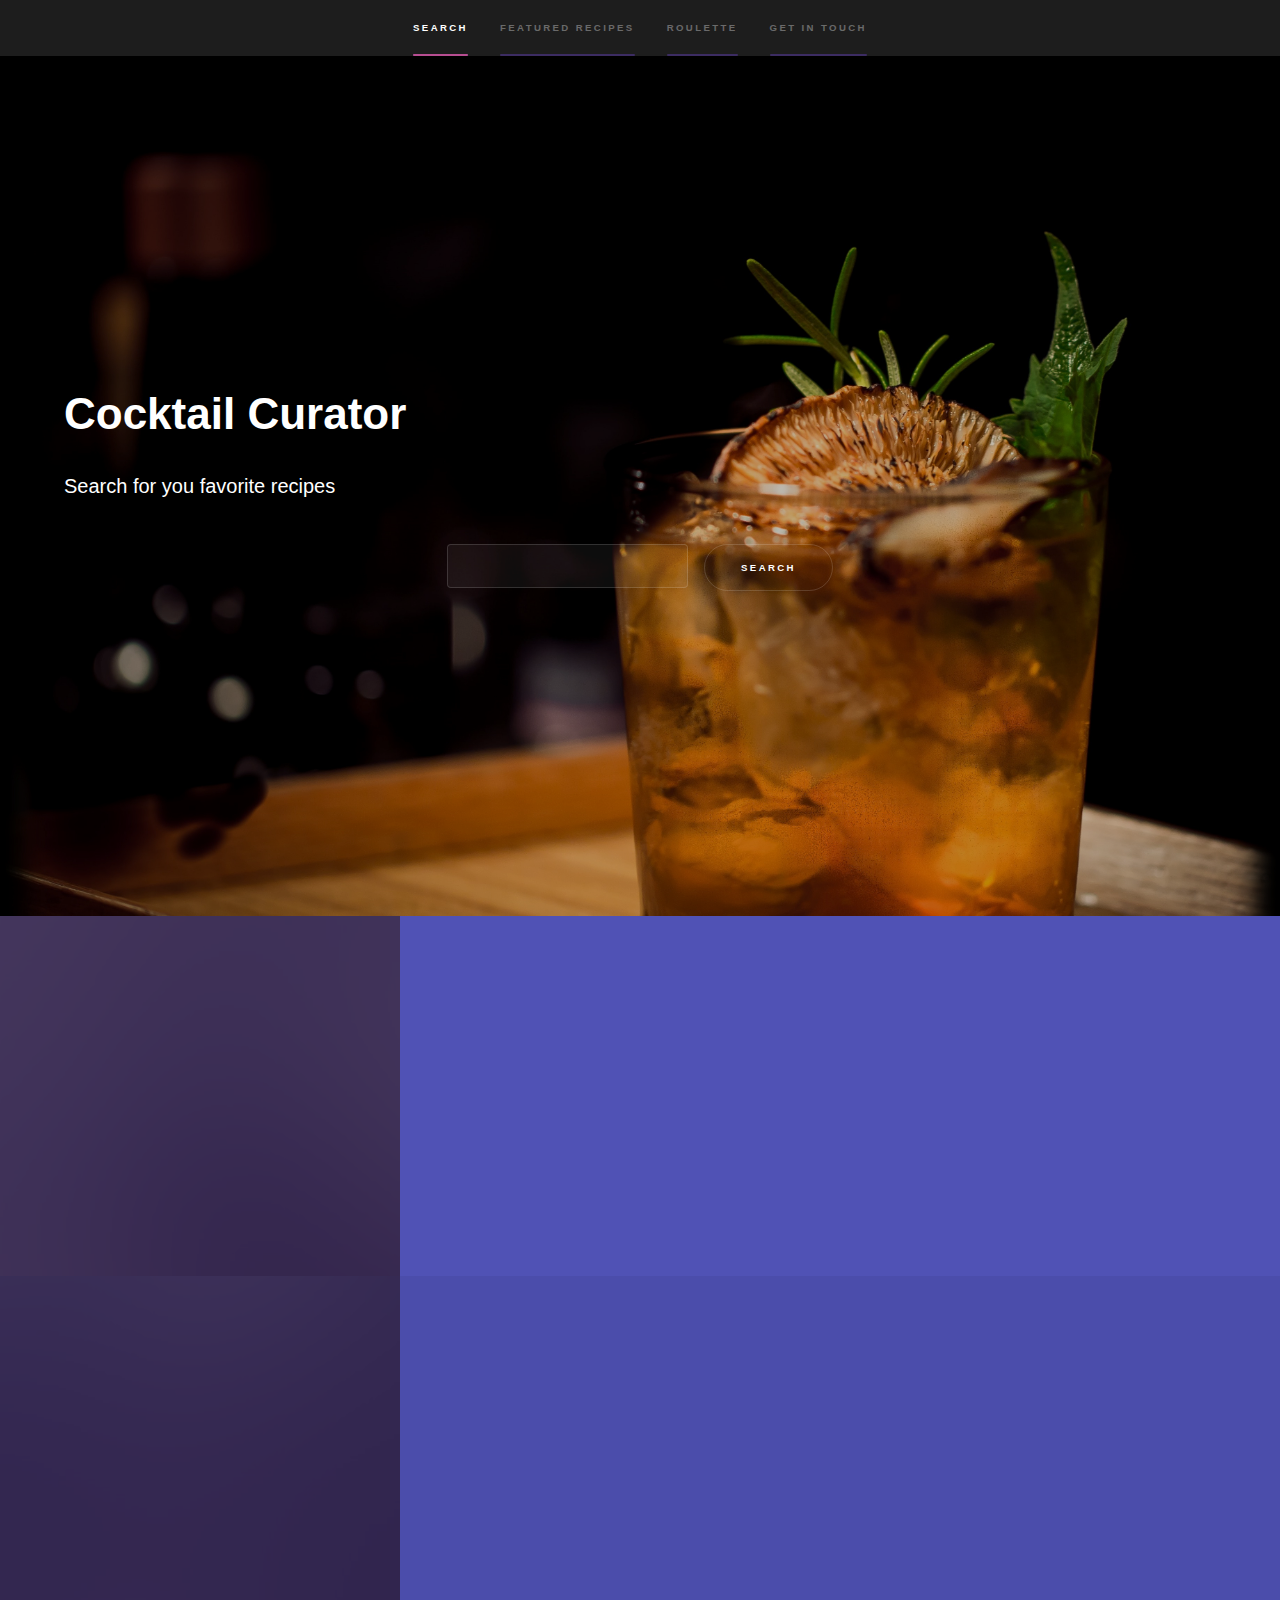
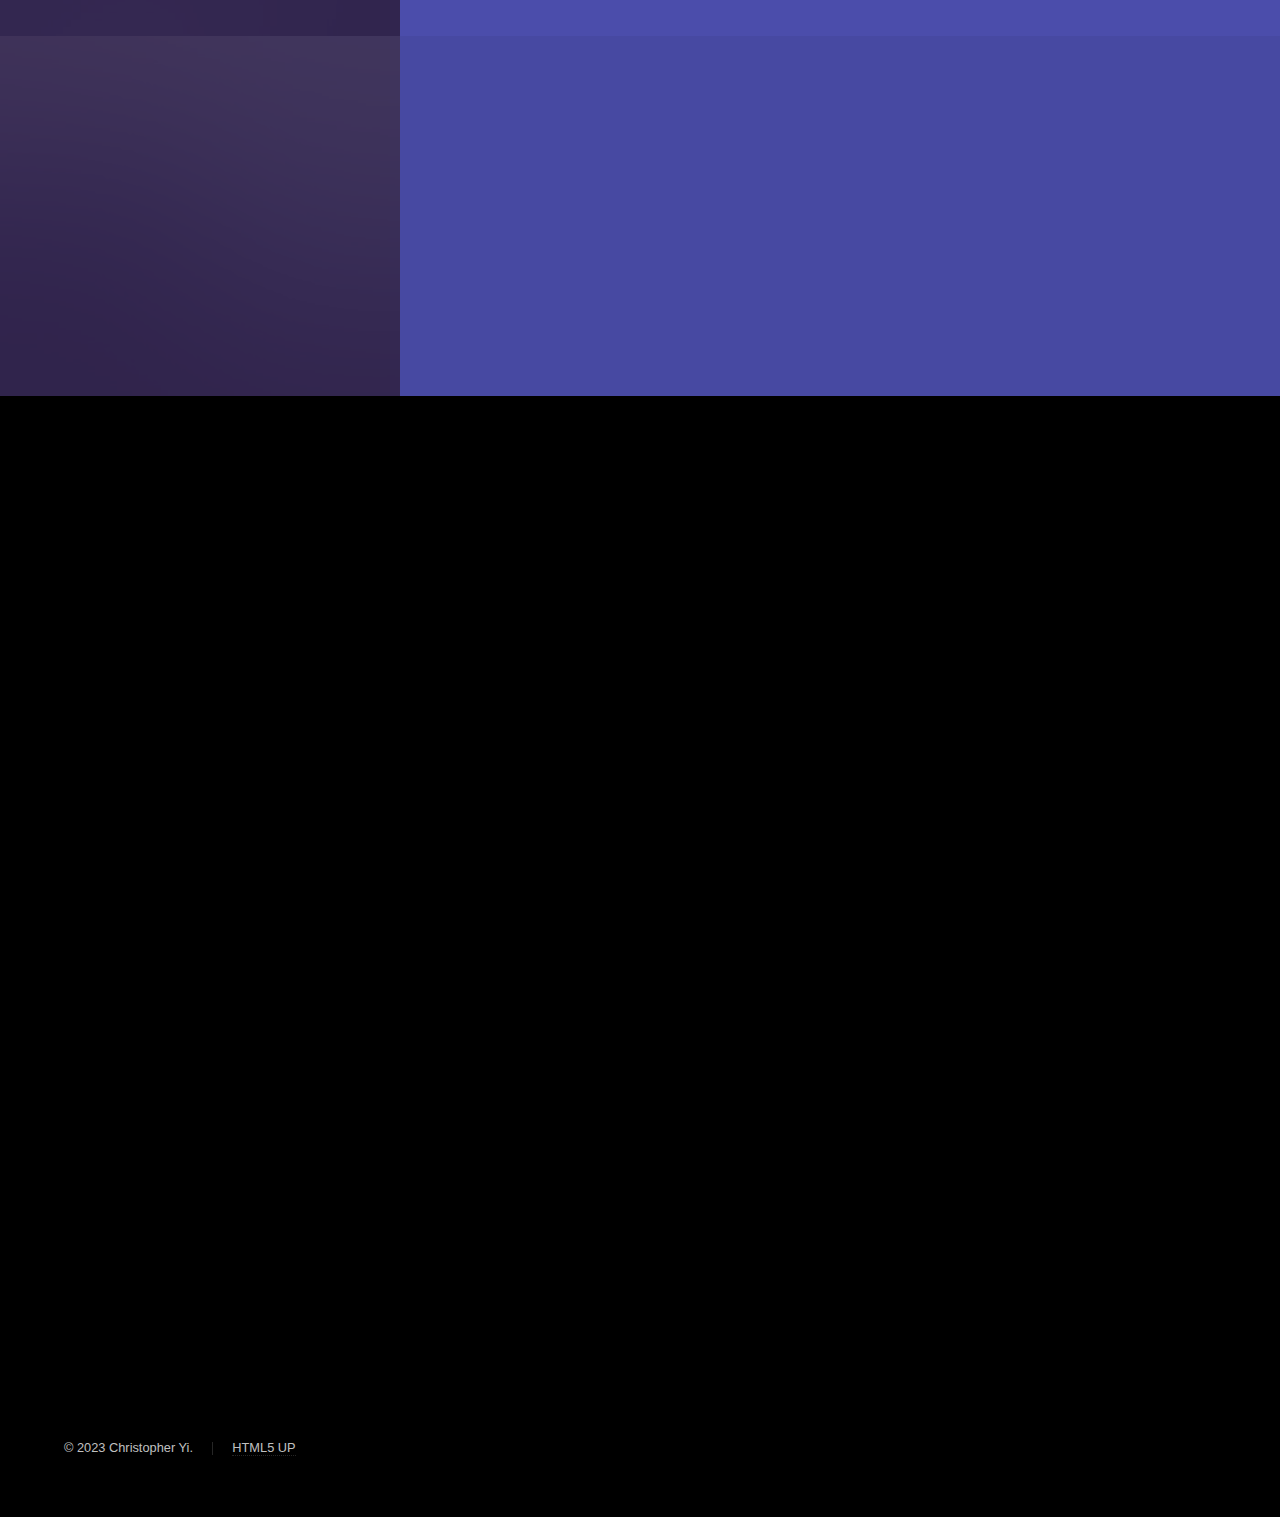
==== commit 2dfcf8a0: "Add start of featured recipe on page load functionality" ====
--- a/index.html
+++ b/index.html
@@ -32,70 +32,71 @@
 		<!-- Wrapper -->
 			<div id="wrapper">
 
-				<!-- Intro -->
+				<!-- Popup/Search -->
 					<section id="intro" class="wrapper style1 fullscreen fade-up">
 						
 						<div id='clickbox' class="popup-container" hidden>
 							<img class="popup-image" src="" alt="">
-							<ul class="popup-list">ingredients and measurements</ul>
-							<h2 class="popup-name" >Hello</h2>
-							<h3 class="popup-instructions" >Instructions here</h3>
+							<ul class="popup-list"></ul>
+							<h2 class="popup-name" ></h2>
+							<h3 class="popup-instructions"></h3>
 						</div>
 						
 						<div class="inner">
-
-							<!-- old -->
 							<h1>Cocktail Curator</h1>
 							<p>Search for you favorite recipes</p>
 
 							<ul class="actions">
-								<li><input class='drink-input' type="text"></li>
-								<li><button class="search-cocktail">Search</button></li>
+								<li>
+									<div class="autocomplete">
+										<input id="myInput" class='drink-input' type="text">
+									</div>
+								</li>
+								<li>
+									<button class="search-cocktail">Search</button>
+								</li>
 							</ul>
 						</div>
 					</section>
 
-				<!-- One -->
+				<!-- Featured Recipes -->
 					<section id="one" class="wrapper style2 spotlights">
 						<section>
-							<a href="#" class="image"><img src="images/pic01.jpg" alt="" data-position="center center" /></a>
+							<a href="#" class="image"><img class="feature1-img" src="images/pic01.jpg" alt="" data-position="center center" /></a>
 							<div class="content">
 								<div class="inner">
-									<h2>Featured Recipe</h2>
-									<p>Phasellus convallis elit id ullamcorper pulvinar. Duis aliquam turpis mauris, eu ultricies erat malesuada quis. Aliquam dapibus.</p>
+									<h2 class="feature1-name">Featured Recipe</h2>
 									<ul class="actions">
-										<li><a href="generic.html" class="button">Learn more</a></li>
+										<li><a href="generic.html" class="button">Recipe</a></li>
 									</ul>
 								</div>
 							</div>
 						</section>
 						<section>
-							<a href="#" class="image"><img src="images/pic02.jpg" alt="" data-position="top center" /></a>
+							<a href="#" class="image"><img class="feature2-img" src="images/pic02.jpg" alt="" data-position="top center" /></a>
 							<div class="content">
 								<div class="inner">
-									<h2>Featured Recipe</h2>
-									<p>Phasellus convallis elit id ullamcorper pulvinar. Duis aliquam turpis mauris, eu ultricies erat malesuada quis. Aliquam dapibus.</p>
+									<h2 class="feature2-name">Featured Recipe</h2>
 									<ul class="actions">
-										<li><a href="generic.html" class="button">Learn more</a></li>
+										<li><a href="generic.html" class="button">Recipe</a></li>
 									</ul>
 								</div>
 							</div>
 						</section>
 						<section>
-							<a href="#" class="image"><img src="images/pic03.jpg" alt="" data-position="25% 25%" /></a>
+							<a href="#" class="image"><img class="feature3-img" src="images/pic03.jpg" alt="" data-position="25% 25%" /></a>
 							<div class="content">
 								<div class="inner">
-									<h2>Featured Recipe</h2>
-									<p>Phasellus convallis elit id ullamcorper pulvinar. Duis aliquam turpis mauris, eu ultricies erat malesuada quis. Aliquam dapibus.</p>
+									<h2 class="feature3-name">Featured Recipe</h2>
 									<ul class="actions">
-										<li><a href="generic.html" class="button">Learn more</a></li>
+										<li><a href="generic.html" class="button">Recipe</a></li>
 									</ul>
 								</div>
 							</div>
 						</section>
 					</section>
 
-				<!-- Two -->
+				<!-- Roulette -->
 					<section id="two" class="wrapper style3 fade-up">
 						<div class="inner">
 							<h2 class="lucky">Feeling Adventurous?</h2>
@@ -110,7 +111,7 @@
 						</div>
 					</section>
 
-				<!-- Three -->
+				<!-- Contact -->
 					<section id="three" class="wrapper style1 fade-up">
 						<div class="inner">
 							<h2>Get in touch</h2>
--- a/assets/css/main.css
+++ b/assets/css/main.css
@@ -3972,33 +3972,60 @@
   	width: 50%;
 }
 
-/* #backgroundOverlay{
-    background-color:transparent;
-    position:fixed;
-    top:0;
-    left:0;
-    right:0;
-    bottom:0;
-    display:block;
-}
-#popup{
-	color: black;
-	font-weight: 900;
-    width: 80%;
-    height: 80vh;
-    background: rgb(0, 0, 0);
-    position: fixed;
-    top: 0;
-    right: 0;
-    bottom: 0;
-    left: 0;
-    margin: auto;
-	z-index: 100;
-} */
-
 /* When pop-up appears darken rest of site */
-
 /* body {
 	-webkit-mask-image: linear-gradient(black, transparent);
 } */
 
+/* Autocomplete */
+.autocomplete {
+	position: relative;
+	display: inline-block;
+}
+
+.autocomplete-items {
+	position: absolute;
+	border: 1px solid #d4d4d4;
+	z-index: 99;
+	/*position the autocomplete items to be the same width as the container:*/
+	top: 100%;
+	left: 0;
+	right: 0;
+}
+
+.autocomplete-items div {
+	padding: 10px;
+	cursor: pointer;
+	background-color: #353434;
+	border-bottom: 1px solid #d4d4d4;
+	z-index: 99;
+  }
+
+  .autocomplete-items div:hover {
+	/*when hovering an item:*/
+	background-color: #a19f9f;
+  }
+  .autocomplete-active {
+	/*when navigating through the items using the arrow keys:*/
+	background-color: DodgerBlue !important;
+	color: #ffffff;
+  }
+
+  #intro {
+	z-index: 100;
+  }
+
+  h2 {
+	margin: 0.5em 0 .9em 0;
+	text-align: center;
+  }
+
+.actions {
+	display: flex;
+	justify-content: center;
+}
+
+.actions > ul {
+	display: flex;
+}
+
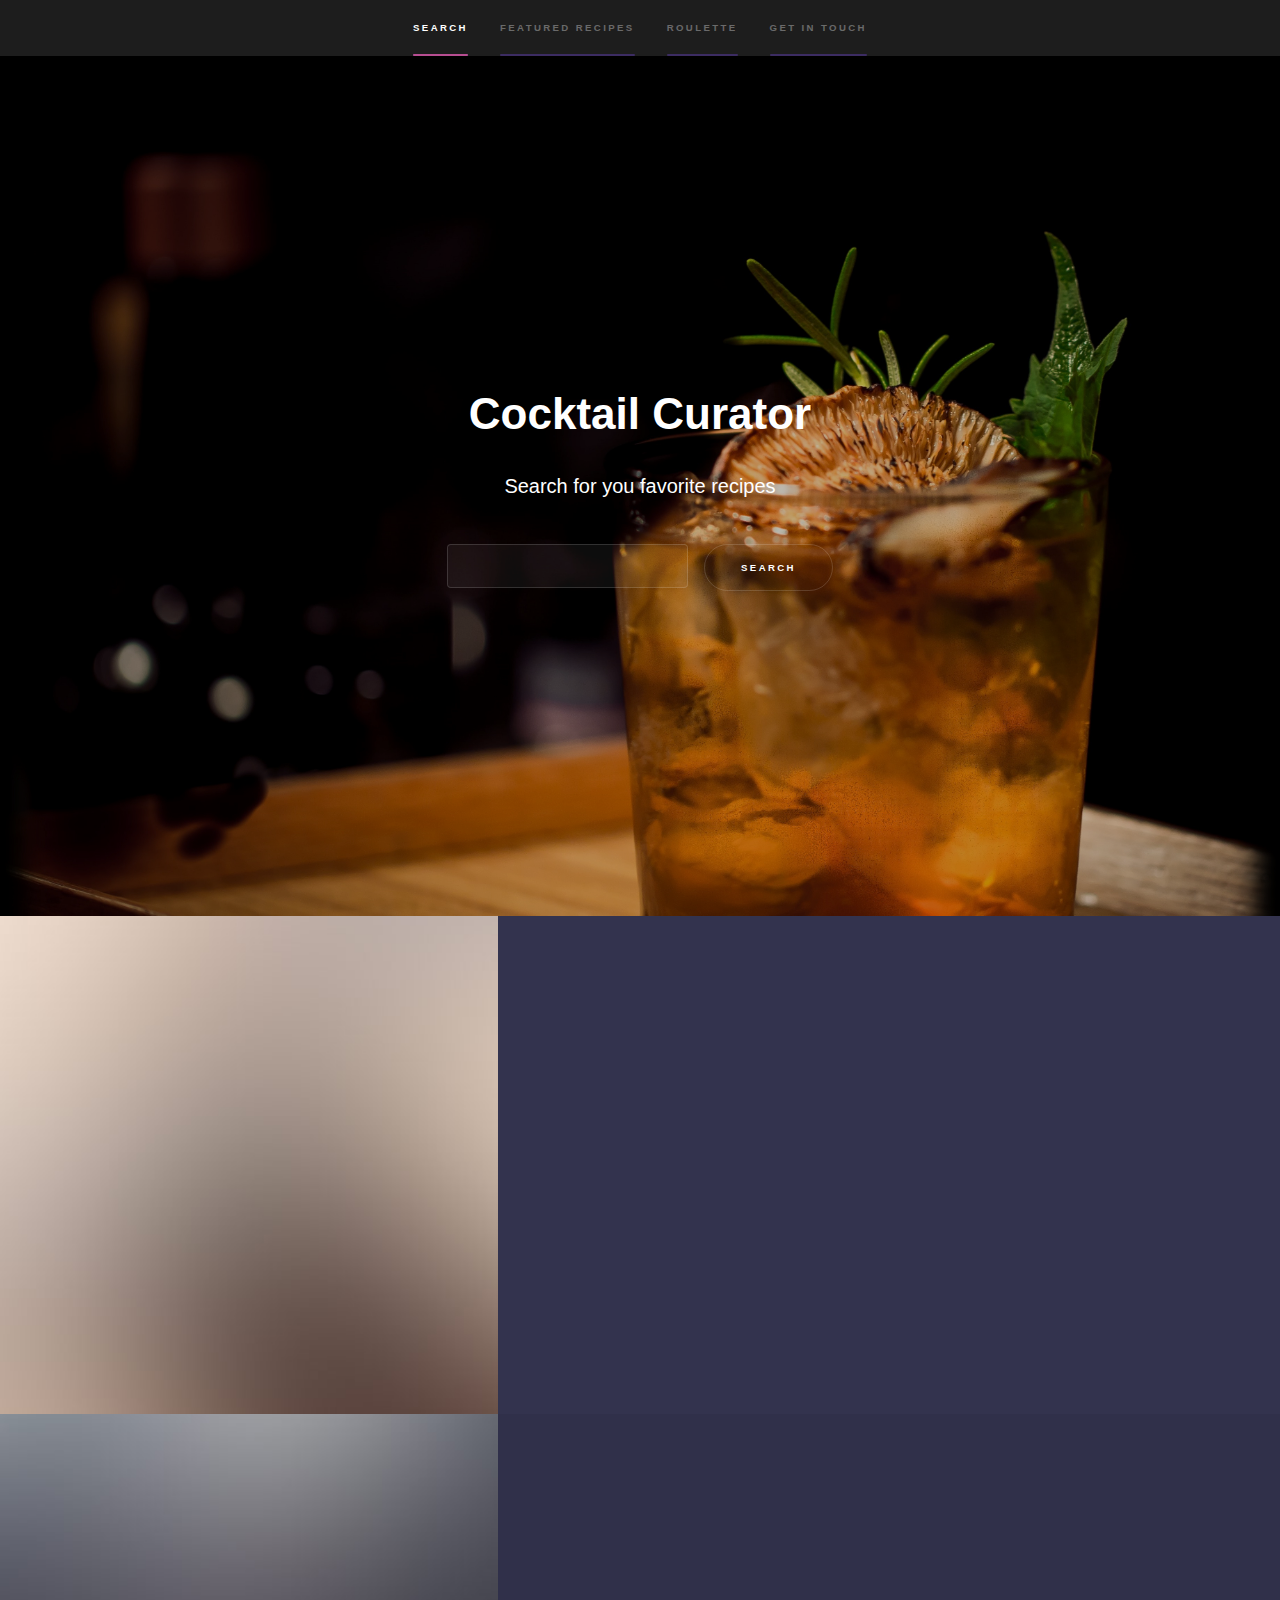
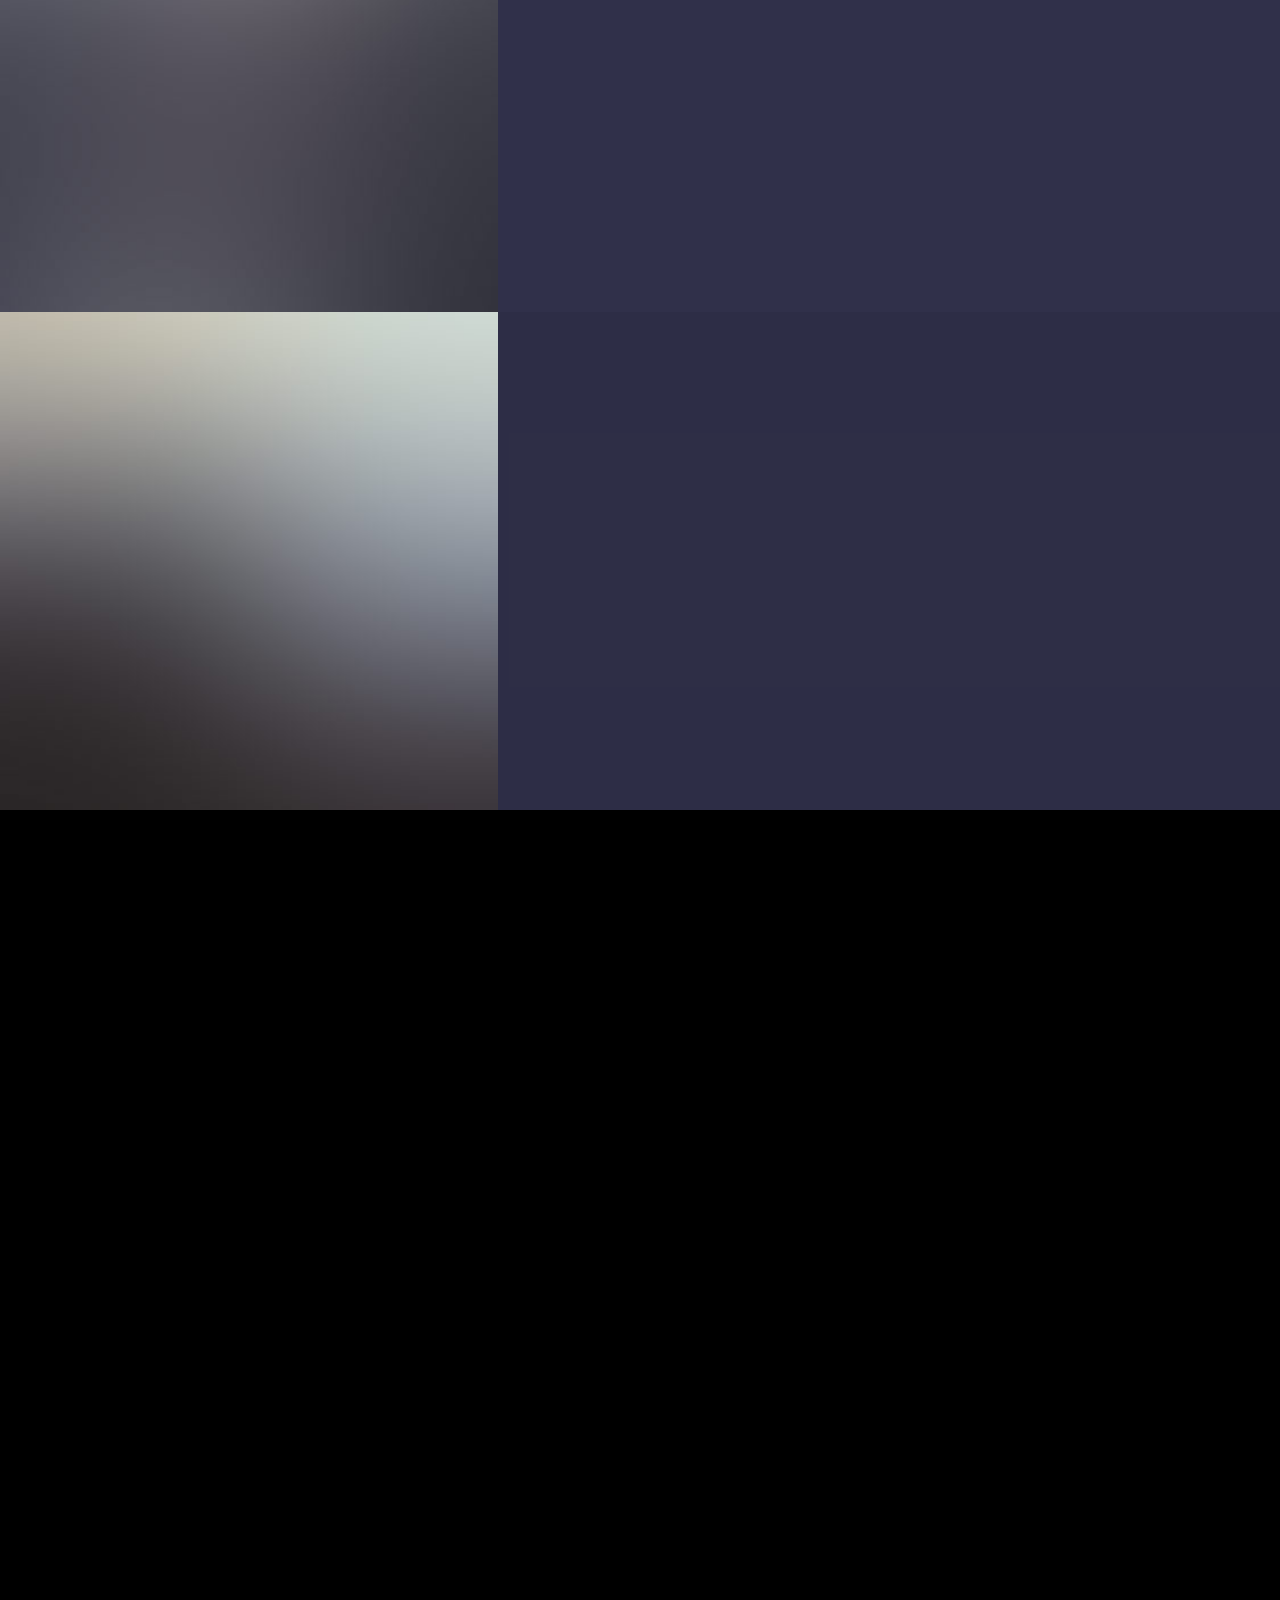
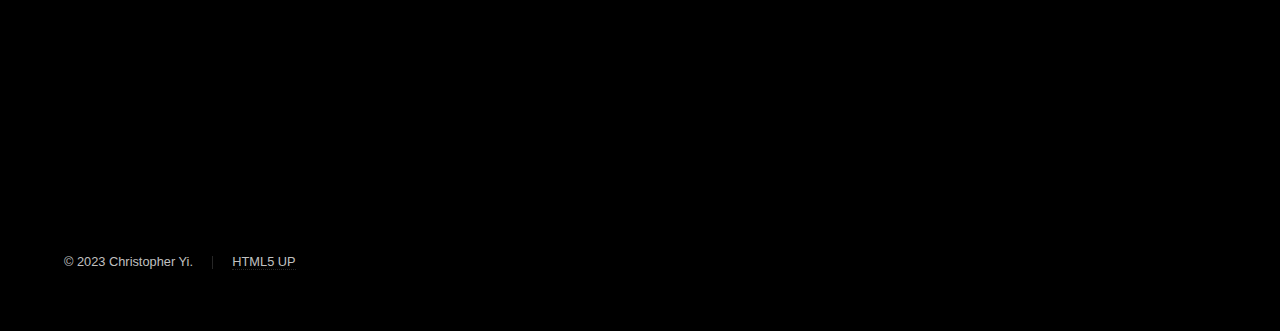
==== commit 6e4f4100: "Add random featured cocktails functionality" ====
--- a/index.html
+++ b/index.html
@@ -59,36 +59,42 @@
 						</div>
 					</section>
 
-				<!-- Featured Recipes -->
+					<!-- Featured Section -->
 					<section id="one" class="wrapper style2 spotlights">
-						<section>
-							<a href="#" class="image"><img class="feature1-img" src="images/pic01.jpg" alt="" data-position="center center" /></a>
+
+						<!-- Featured Recipes 1-->
+						<section class="f1">
+							<img class="feature1-image" src="images/pic01.jpg" alt="" data-position="center center" /></a>
 							<div class="content">
 								<div class="inner">
 									<h2 class="feature1-name">Featured Recipe</h2>
-									<ul class="actions">
+									<ul class="actions a1">
 										<li><a href="generic.html" class="button">Recipe</a></li>
 									</ul>
 								</div>
 							</div>
 						</section>
-						<section>
-							<a href="#" class="image"><img class="feature2-img" src="images/pic02.jpg" alt="" data-position="top center" /></a>
+
+						<!-- Featured Recipes 2 -->
+						<section class="f2">
+							<img class="feature2-image" src="images/pic02.jpg" alt="" data-position="top center" /></a>
 							<div class="content">
 								<div class="inner">
 									<h2 class="feature2-name">Featured Recipe</h2>
-									<ul class="actions">
+									<ul class="actions a1">
 										<li><a href="generic.html" class="button">Recipe</a></li>
 									</ul>
 								</div>
 							</div>
 						</section>
-						<section>
-							<a href="#" class="image"><img class="feature3-img" src="images/pic03.jpg" alt="" data-position="25% 25%" /></a>
+
+						<!-- Featured Recipes 3 -->
+						<section class="f3">
+							<img class="feature3-image" src="images/pic03.jpg" alt="" data-position="25% 25%" /></a>
 							<div class="content">
 								<div class="inner">
 									<h2 class="feature3-name">Featured Recipe</h2>
-									<ul class="actions">
+									<ul class="actions a1">
 										<li><a href="generic.html" class="button">Recipe</a></li>
 									</ul>
 								</div>
--- a/assets/css/main.css
+++ b/assets/css/main.css
@@ -3258,7 +3258,7 @@
 		}
 
 		.wrapper.style2 {
-			background-color: #5052b5;
+			background-color: #33334e;
 		}
 
 		.wrapper.style2-alt {
@@ -4015,17 +4015,61 @@
 	z-index: 100;
   }
 
-  h2 {
+
+  h2:not(.lucky) {
 	margin: 0.5em 0 .9em 0;
 	text-align: center;
   }
 
-.actions {
+
+
+ 
+.a1 {
 	display: flex;
 	justify-content: center;
 }
 
-.actions > ul {
+.a1 > ul {
 	display: flex;
 }
-
+  
+@media screen and (max-width: 1280px){
+	h2 {
+		margin: 0.5em 0 .9em 0;
+		text-align: center;
+	  }
+	
+	 h1, .inner > p {
+		text-align: center;
+	} 
+	
+	 
+	.actions {
+		display: flex;
+		justify-content: center;
+	}
+	
+	.actions > ul {
+		display: flex;
+	}
+}
+
+.f1, .f2, .f3 {
+	width: 100%;
+	display: flex;
+	justify-content: center;
+}
+
+.feature1-image, .feature2-image, .feature3-image {
+	display: block;
+  	width: 40%;
+  	height: auto;
+	display: flex;
+	margin: auto;
+}
+
+@media screen and (max-width: 980px) {
+	.feature1-image, .feature2-image, .feature3-image {
+		padding-top: 6%;
+	}
+}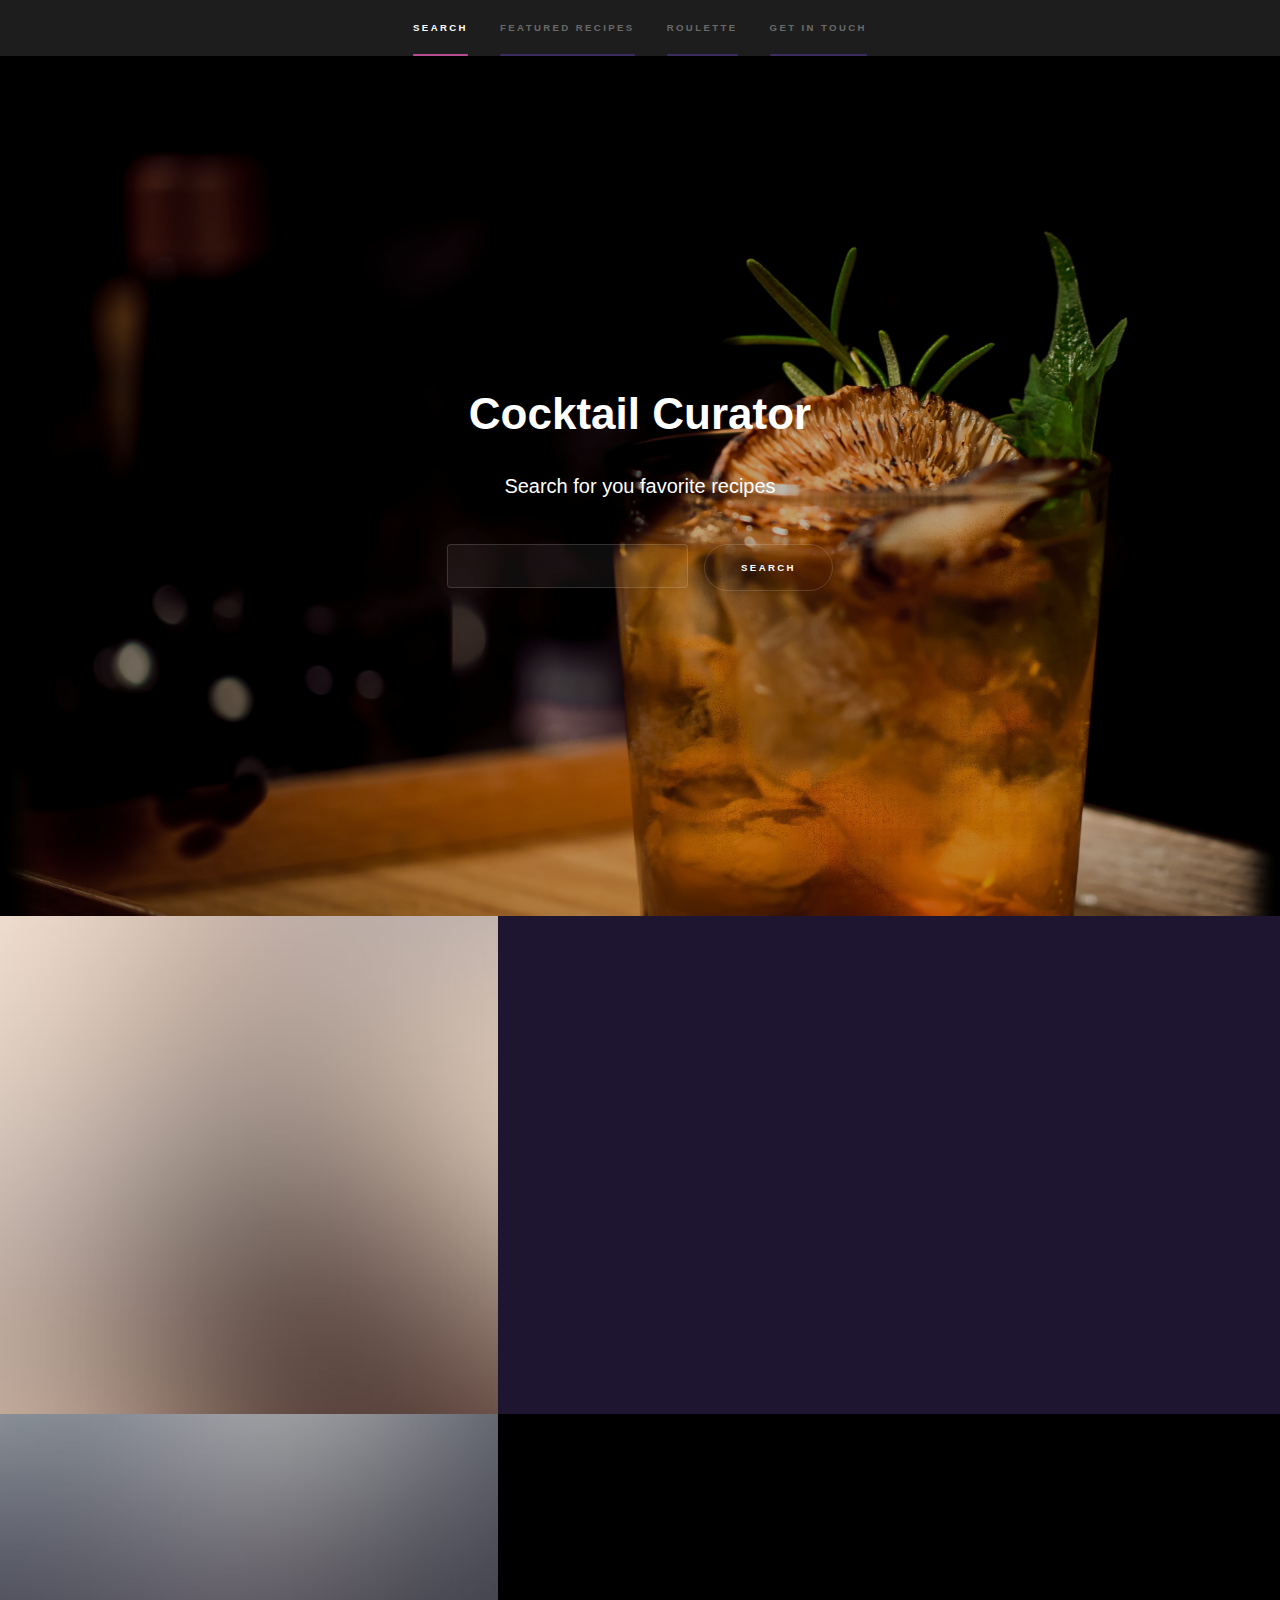
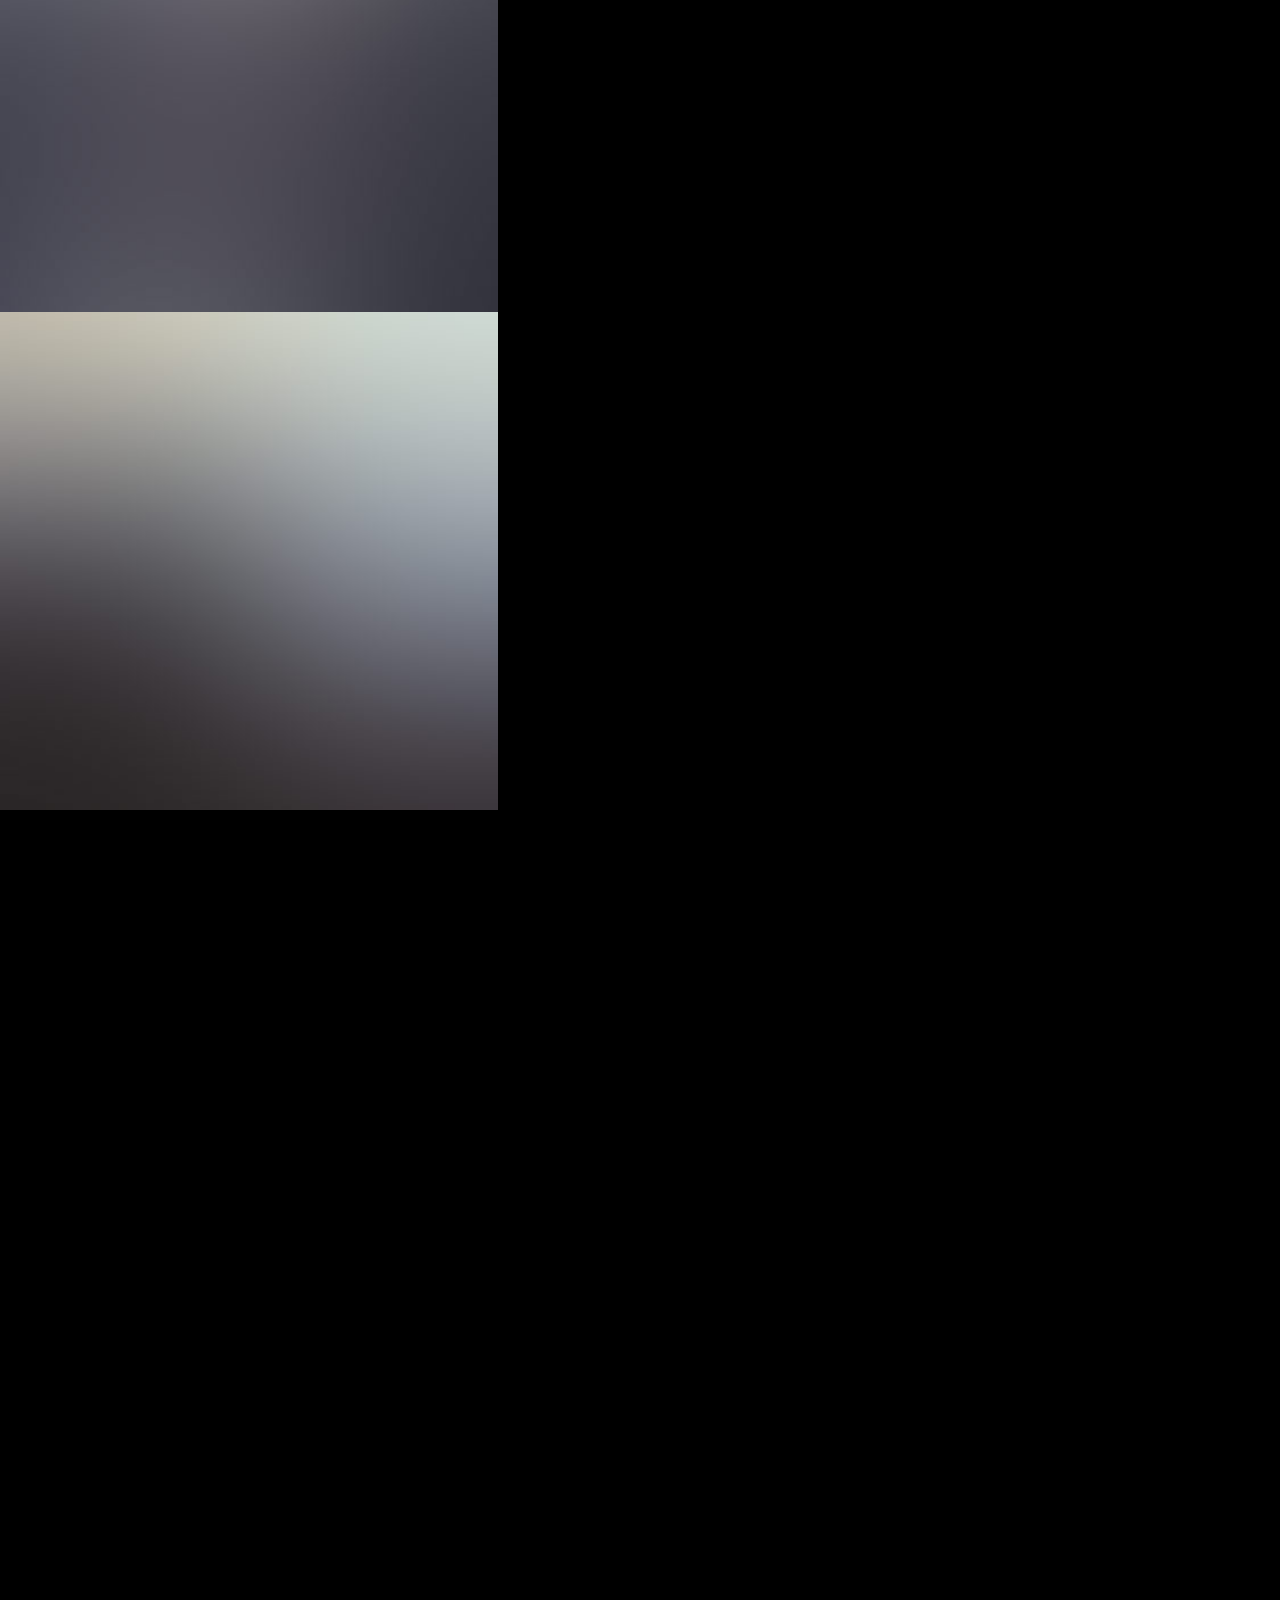
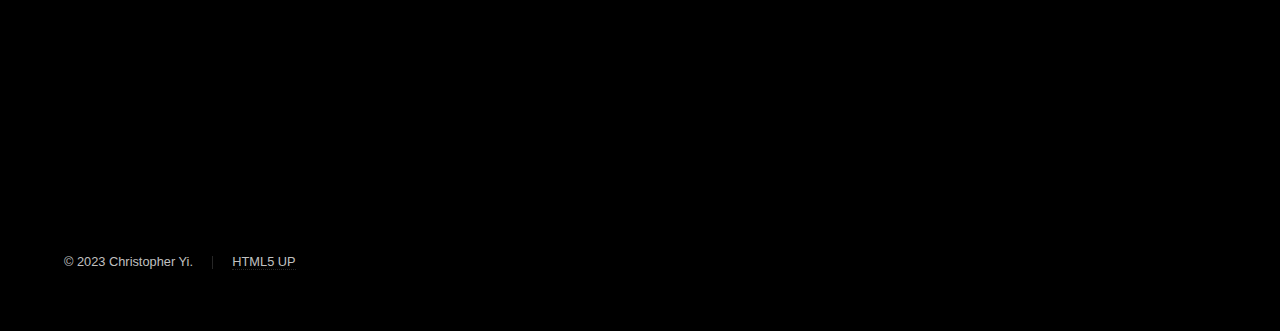
==== commit 3a9eed59: "Finish x out functionality. Made some style changes with featured drinks section" ====
--- a/index.html
+++ b/index.html
@@ -34,13 +34,14 @@
 
 				<!-- Popup/Search -->
 					<section id="intro" class="wrapper style1 fullscreen fade-up">
-						
-						<div id='clickbox' class="popup-container" hidden>
-							<img class="popup-image" src="" alt="">
-							<ul class="popup-list"></ul>
-							<h2 class="popup-name" ></h2>
-							<h3 class="popup-instructions"></h3>
-						</div>
+											
+							<div id='clickbox' class="popup-container fade-in-image" hidden>
+								<div class="x-button">&#x2715</div>
+								<h2 class="popup-name" ></h2>
+								<img class="popup-image" src="" alt="">
+								<ul class="popup-list"></ul>
+								<h3 class="popup-instructions"></h3>
+							</div>
 						
 						<div class="inner">
 							<h1>Cocktail Curator</h1>
@@ -64,12 +65,14 @@
 
 						<!-- Featured Recipes 1-->
 						<section class="f1">
-							<img class="feature1-image" src="images/pic01.jpg" alt="" data-position="center center" /></a>
+							<img class="feature1-image" src="images/pic01.jpg" alt="" data-position="center center"/>
 							<div class="content">
 								<div class="inner">
-									<h2 class="feature1-name">Featured Recipe</h2>
+									<h2 class="feature1-name"></h2>
+									<ul class="feature1-list" hidden></ul>
+									<p class="feature1-instructions" hidden></p>
 									<ul class="actions a1">
-										<li><a href="generic.html" class="button">Recipe</a></li>
+										<li><button class="button feature1-button">Recipe</button></li>
 									</ul>
 								</div>
 							</div>
@@ -77,12 +80,14 @@
 
 						<!-- Featured Recipes 2 -->
 						<section class="f2">
-							<img class="feature2-image" src="images/pic02.jpg" alt="" data-position="top center" /></a>
+							<img class="feature2-image" src="images/pic02.jpg" alt="" data-position="top center"/>
 							<div class="content">
 								<div class="inner">
-									<h2 class="feature2-name">Featured Recipe</h2>
+									<h2 class="feature2-name"></h2>
+									<ul class="feature2-list" hidden></ul>
+									<p class="feature2-instructions" hidden></p>
 									<ul class="actions a1">
-										<li><a href="generic.html" class="button">Recipe</a></li>
+										<li><button class="button feature2-button">Recipe</button></li>
 									</ul>
 								</div>
 							</div>
@@ -90,12 +95,14 @@
 
 						<!-- Featured Recipes 3 -->
 						<section class="f3">
-							<img class="feature3-image" src="images/pic03.jpg" alt="" data-position="25% 25%" /></a>
+							<img class="feature3-image" src="images/pic03.jpg" alt="" data-position="25% 25%"/>
 							<div class="content">
 								<div class="inner">
-									<h2 class="feature3-name">Featured Recipe</h2>
+									<h2 class="feature3-name"></h2>
+									<ul class="feature3-list" hidden></ul>
+									<p class="feature3-instructions" hidden></p>
 									<ul class="actions a1">
-										<li><a href="generic.html" class="button">Recipe</a></li>
+										<li><button class="button feature3-button">Recipe</button></li>
 									</ul>
 								</div>
 							</div>
@@ -107,14 +114,16 @@
 						<div class="inner">
 							<h2 class="lucky">Feeling Adventurous?</h2>
 							<p class="lucky2">Find a new favorite cocktail.</p>
-							<h3 class="random-name"></h3>
-							<img src="" alt="" class="random-image">
-							<ul class="list-container"></ul>
-							<p class="random-instructions"></p>
+								<div class="fade-in">
+									<h3 class="random-name"></h3>
+									<img src="" alt="" class="random-image">
+									<ul class="list-container"></ul>
+									<p class="random-instructions"></p>
+								</div>
 							<ul class="actions">
 								<li><input type="submit" class="random-cocktail" value="Reroll"></li>
+							</div>
 							</ul>
-						</div>
 					</section>
 
 				<!-- Contact -->
--- a/assets/css/main.css
+++ b/assets/css/main.css
@@ -3258,9 +3258,20 @@
 		}
 
 		.wrapper.style2 {
-			background-color: #33334e;
-		}
-
+		
+			background-image: url(images/cocktail-background.jpg);
+			background-attachment: fixed;
+			background-position: top right;
+			background-repeat: no-repeat;
+			background-size: contain;
+		}
+
+		.f1 {
+			background-color: #261c3ec9;
+			
+		}
+
+		
 		.wrapper.style2-alt {
 			background-color: #3e4094;
 		}
@@ -3966,11 +3977,20 @@
 	bottom: 0;
 	right: 0;
 	left: 25%;
-	height: 80vh;
-	background: #953d75;
+	max-height: 85vh;
+	background: #1e212ef2;
 	z-index: 1;
   	width: 50%;
 }
+
+.fade-in-image { 
+	animation: fadeIn .5s
+}
+
+@keyframes fadeIn {
+	0% { opacity: 0; }
+	100% { opacity: 1; }
+  }
 
 /* When pop-up appears darken rest of site */
 /* body {
@@ -4072,4 +4092,24 @@
 	.feature1-image, .feature2-image, .feature3-image {
 		padding-top: 6%;
 	}
-}+}
+
+.fade-in {
+	opacity: 0;
+}
+
+.x-button{
+	display: block;
+	transform: scale(1.5);
+	font-size: 20px;
+	position: relative;
+	top: 3%;
+	left: 95%;
+	color: white;
+	z-index: 100000;
+	height: 10px;
+	width: 10px;
+	cursor: pointer;
+  }
+
+  /* 80- 90 % width at small screen size */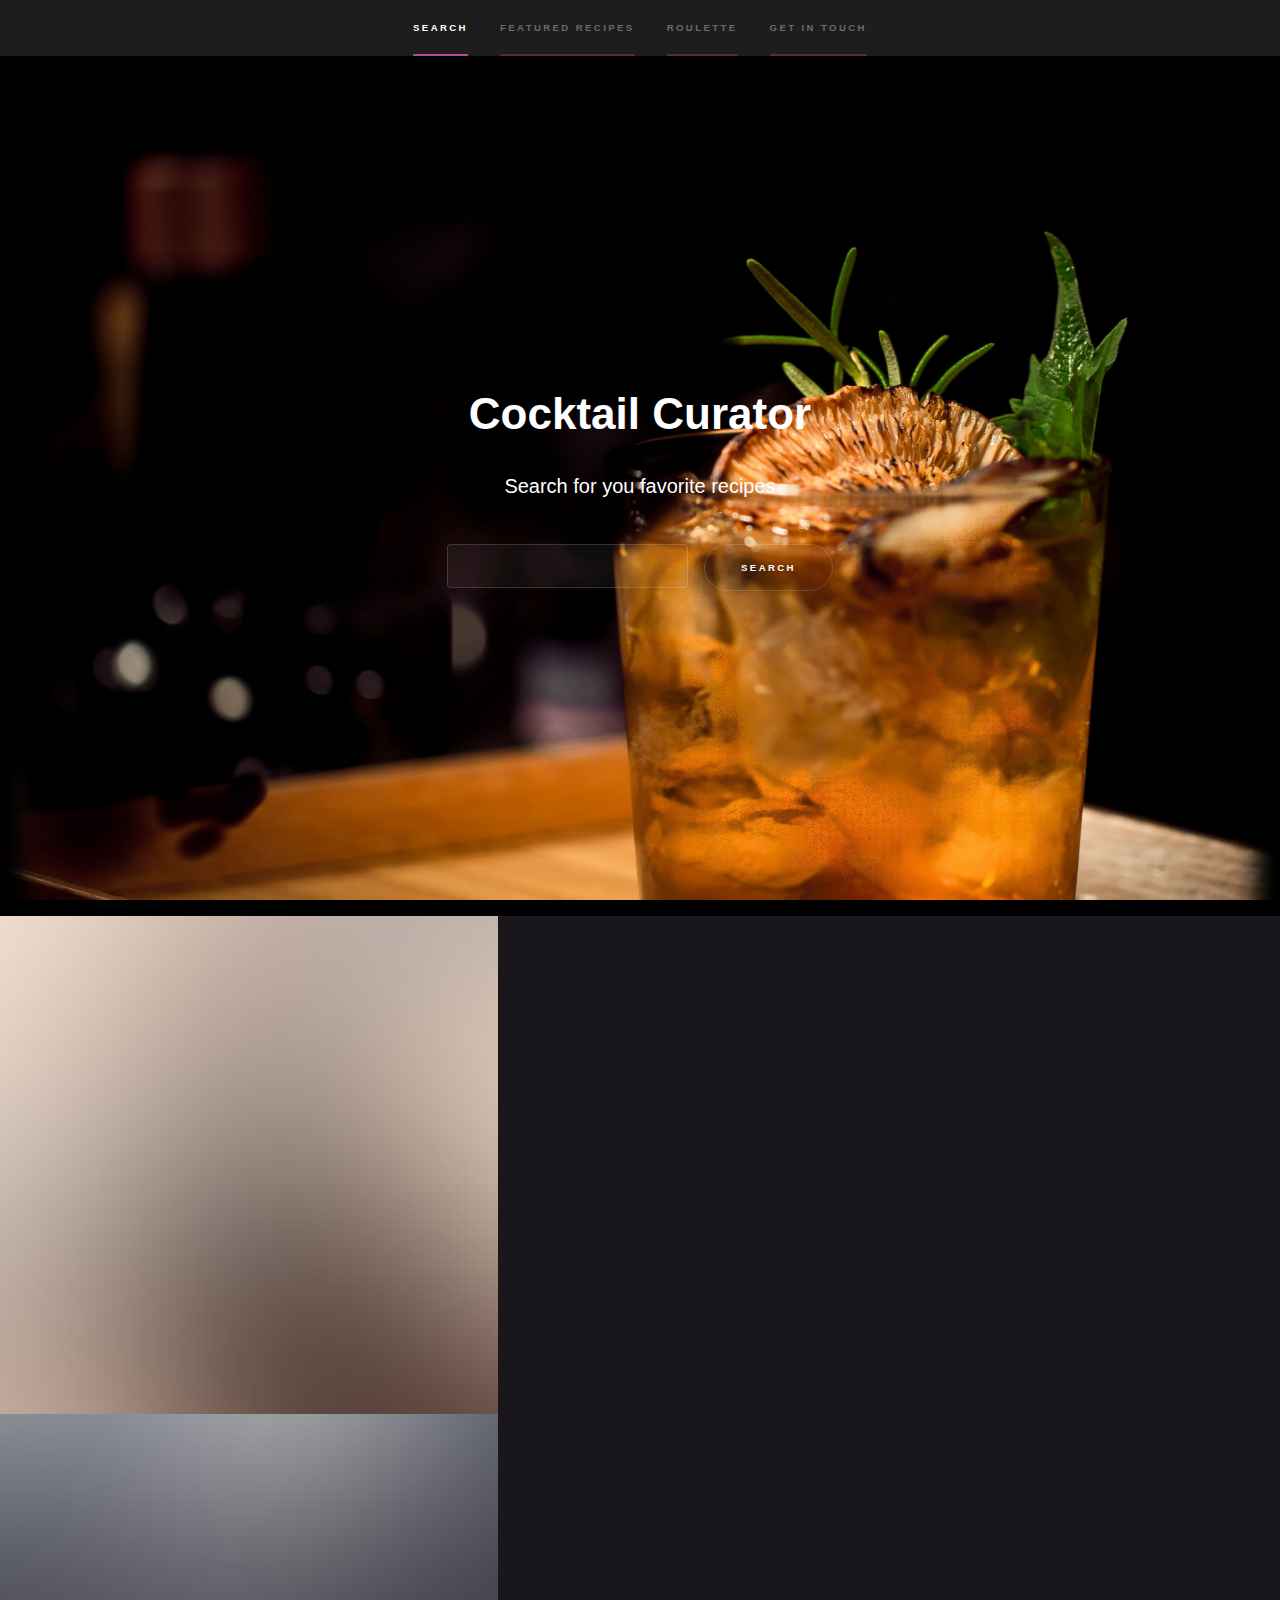
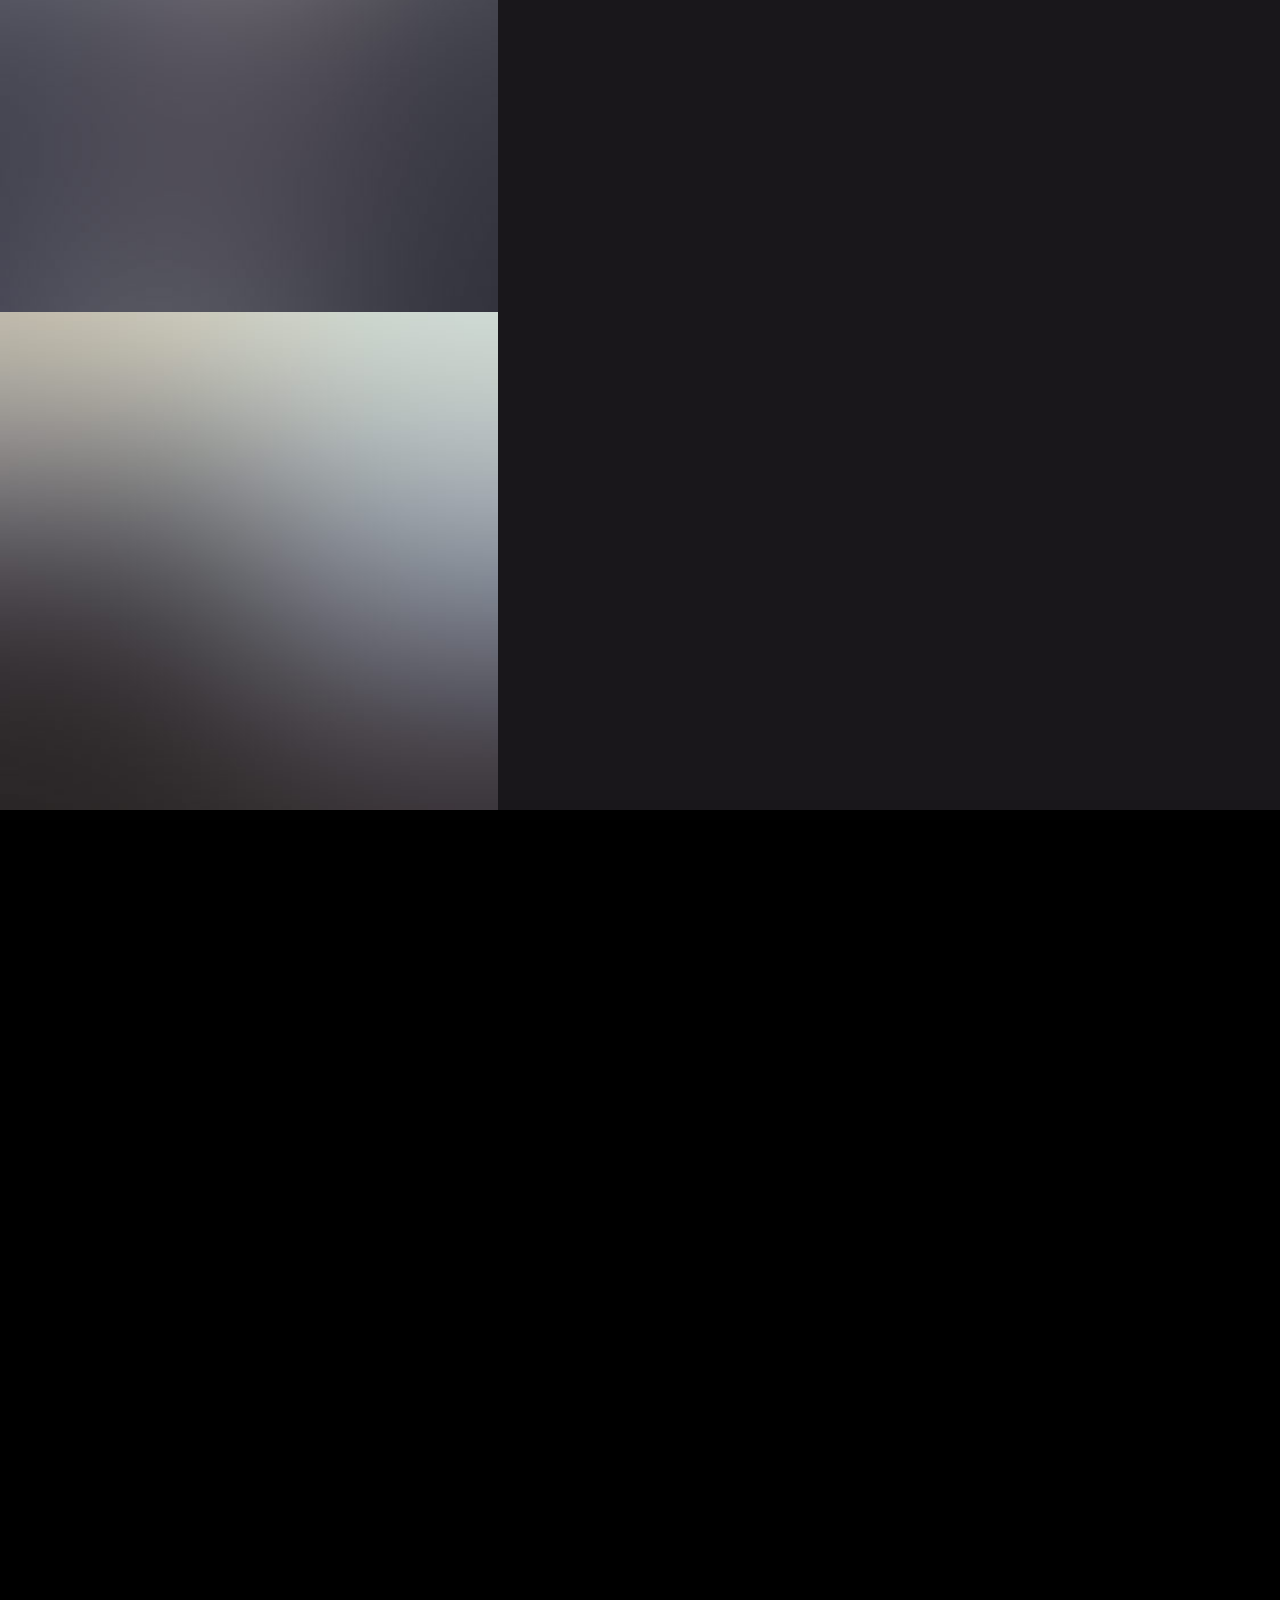
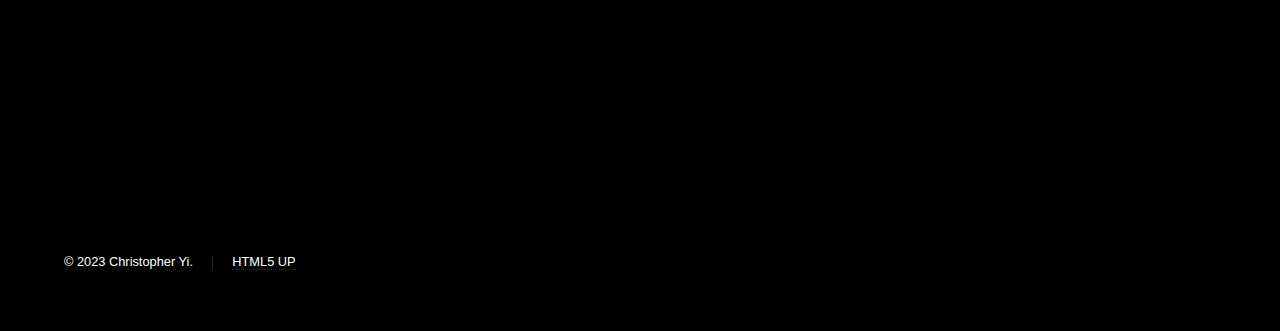
==== commit 52fb719b: "Add background blur functionality when popup appears" ====
--- a/index.html
+++ b/index.html
@@ -33,15 +33,16 @@
 			<div id="wrapper">
 
 				<!-- Popup/Search -->
+
+				<div id='clickbox' class="popup-container fade-in-image" hidden>
+					<div class="x-button">&#x2715</div>
+					<h2 class="popup-name" ></h2>
+					<img class="popup-image" src="" alt="">
+					<ul class="popup-list"></ul>
+					<h3 class="popup-instructions"></h3>
+				</div>
+
 					<section id="intro" class="wrapper style1 fullscreen fade-up">
-											
-							<div id='clickbox' class="popup-container fade-in-image" hidden>
-								<div class="x-button">&#x2715</div>
-								<h2 class="popup-name" ></h2>
-								<img class="popup-image" src="" alt="">
-								<ul class="popup-list"></ul>
-								<h3 class="popup-instructions"></h3>
-							</div>
 						
 						<div class="inner">
 							<h1>Cocktail Curator</h1>
--- a/assets/css/main.css
+++ b/assets/css/main.css
@@ -3064,14 +3064,6 @@
 				opacity: 1;
 			}
 
-		.spotlights > section:nth-child(2) {
-			background-color: rgba(0, 0, 0, 0.05);
-		}
-
-		.spotlights > section:nth-child(3) {
-			background-color: rgba(0, 0, 0, 0.1);
-		}
-
 		.spotlights > section.inactive > .image:before,
 		body.is-preload .spotlights > section > .image:before {
 			opacity: 1;
@@ -3254,11 +3246,10 @@
         	right: 0px;
         	bottom: 0px;
       		left: 0px;
-			opacity: 75%;
+		
 		}
 
 		.wrapper.style2 {
-		
 			background-image: url(images/cocktail-background.jpg);
 			background-attachment: fixed;
 			background-position: top right;
@@ -3266,8 +3257,8 @@
 			background-size: contain;
 		}
 
-		.f1 {
-			background-color: #261c3ec9;
+		.f1, .f2, .f3 {
+			background-color: #1c1a1fe0;
 			
 		}
 
@@ -3289,7 +3280,6 @@
         	right: 0px;
         	bottom: 0px;
       		left: 0px;
-			opacity: 75%;
 		}
 
 		.wrapper.style3-alt {
@@ -3794,14 +3784,14 @@
 			}
 
 			#sidebar nav a:before {
-				background: #3c2c62;
+				background: #622c2c;
 			}
 
 			#sidebar nav a:after {
-				background-image: -moz-linear-gradient(to right, #5e42a6, #b74e91);
-				background-image: -webkit-linear-gradient(to right, #5e42a6, #b74e91);
-				background-image: -ms-linear-gradient(to right, #5e42a6, #b74e91);
-				background-image: linear-gradient(to right, #5e42a6, #b74e91);
+				background-image: -moz-linear-gradient(to right, #a73434, #cbcbcd);
+				background-image: -webkit-linear-gradient(to right, #a73434, #cbcbcd);
+				background-image: -ms-linear-gradient(to right, #a73434, #cbcbcd);
+				background-image: linear-gradient(to right, #a73434, #cbcbcd);
 				-moz-transition: max-width 0.2s ease;
 				-webkit-transition: max-width 0.2s ease;
 				-ms-transition: max-width 0.2s ease;
@@ -3905,6 +3895,9 @@
 
 /* Intro */
 
+	#intro {
+		position: inherit;
+	}
 	
 	.wrapper.style1::before {
 		content: "";
@@ -3918,7 +3911,7 @@
         right: 0px;
         bottom: 0px;
       	left: 0px;
-		opacity: 75%;
+		z-index: -10000;
 	}
 
 	p {
@@ -3926,7 +3919,7 @@
 	}
 
 	li {
-		color: rgb(192, 192, 192);
+		color: rgb(255, 255, 255);
 	}
 
 		#intro p {
@@ -3978,13 +3971,14 @@
 	right: 0;
 	left: 25%;
 	max-height: 85vh;
-	background: #1e212ef2;
+	background-color: #1c1a1fef;
+
 	z-index: 1;
   	width: 50%;
 }
 
 .fade-in-image { 
-	animation: fadeIn .5s
+	animation: fadeIn .3s
 }
 
 @keyframes fadeIn {
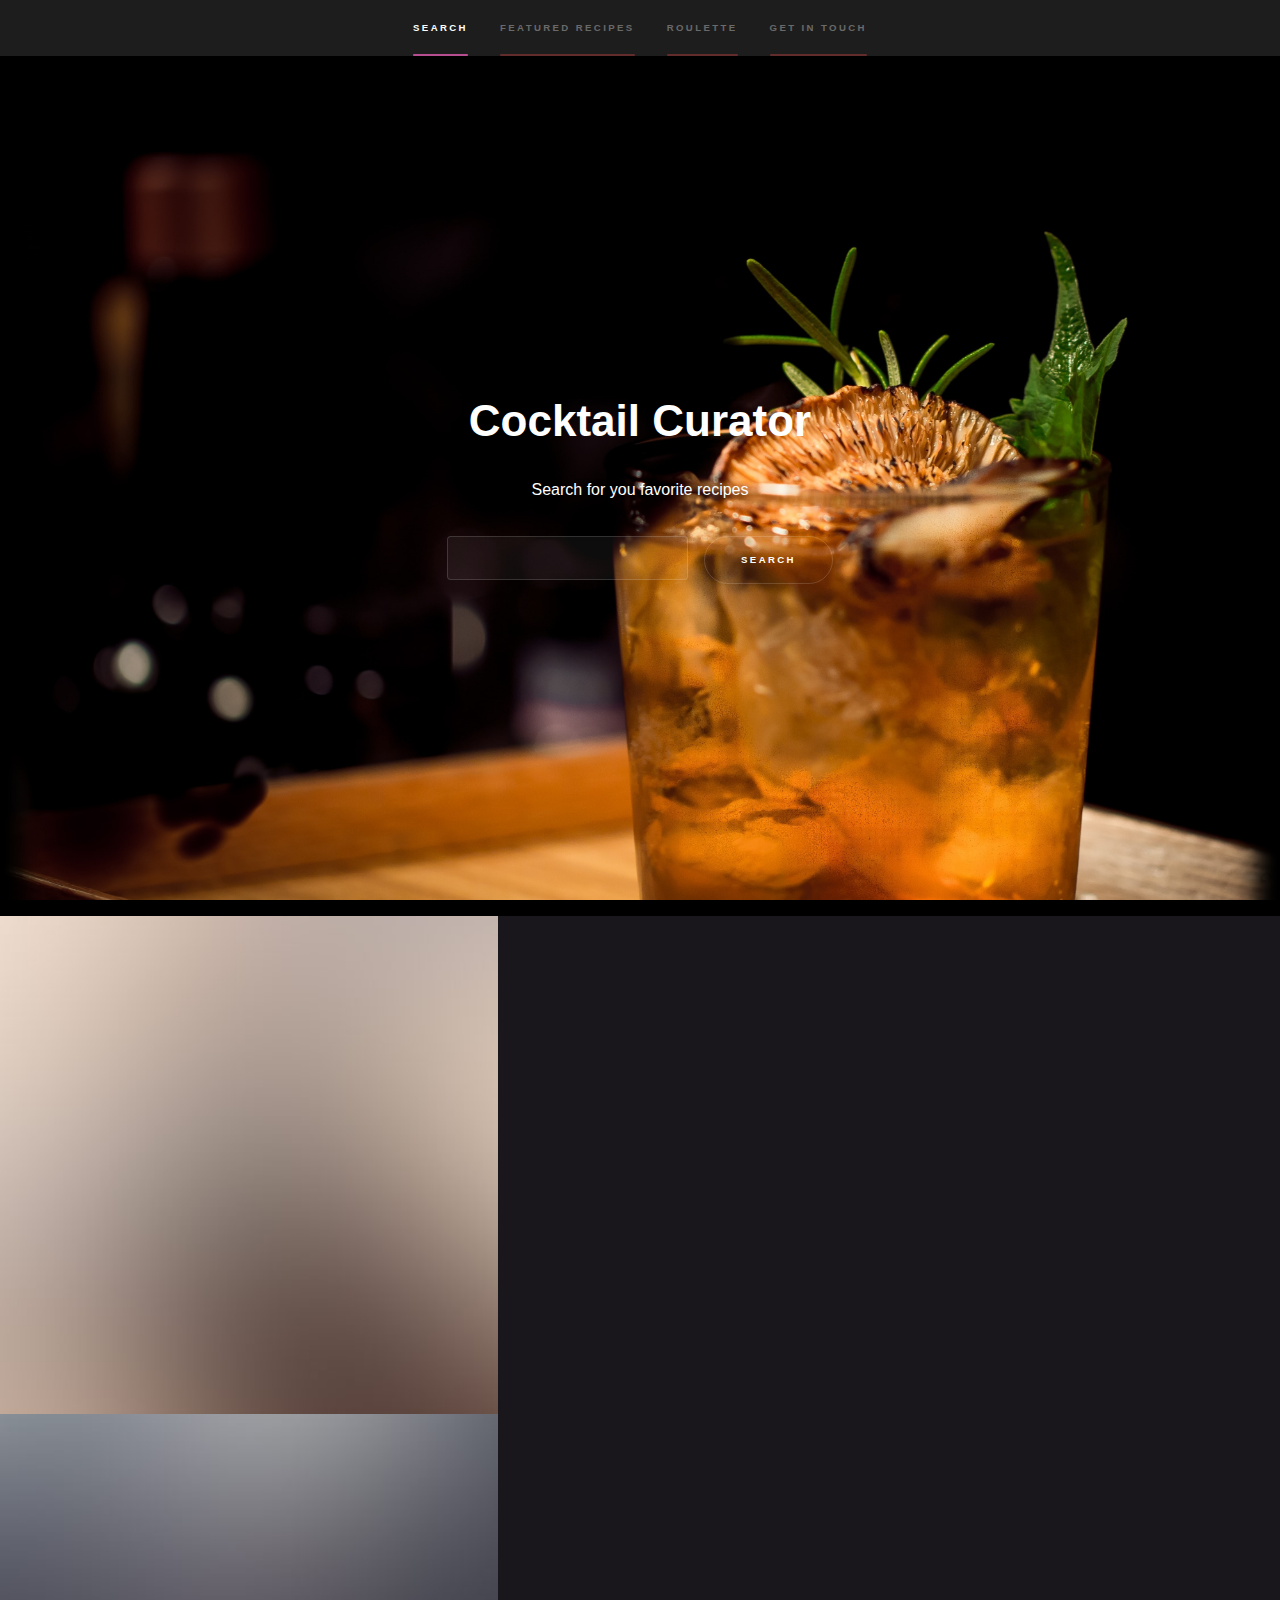
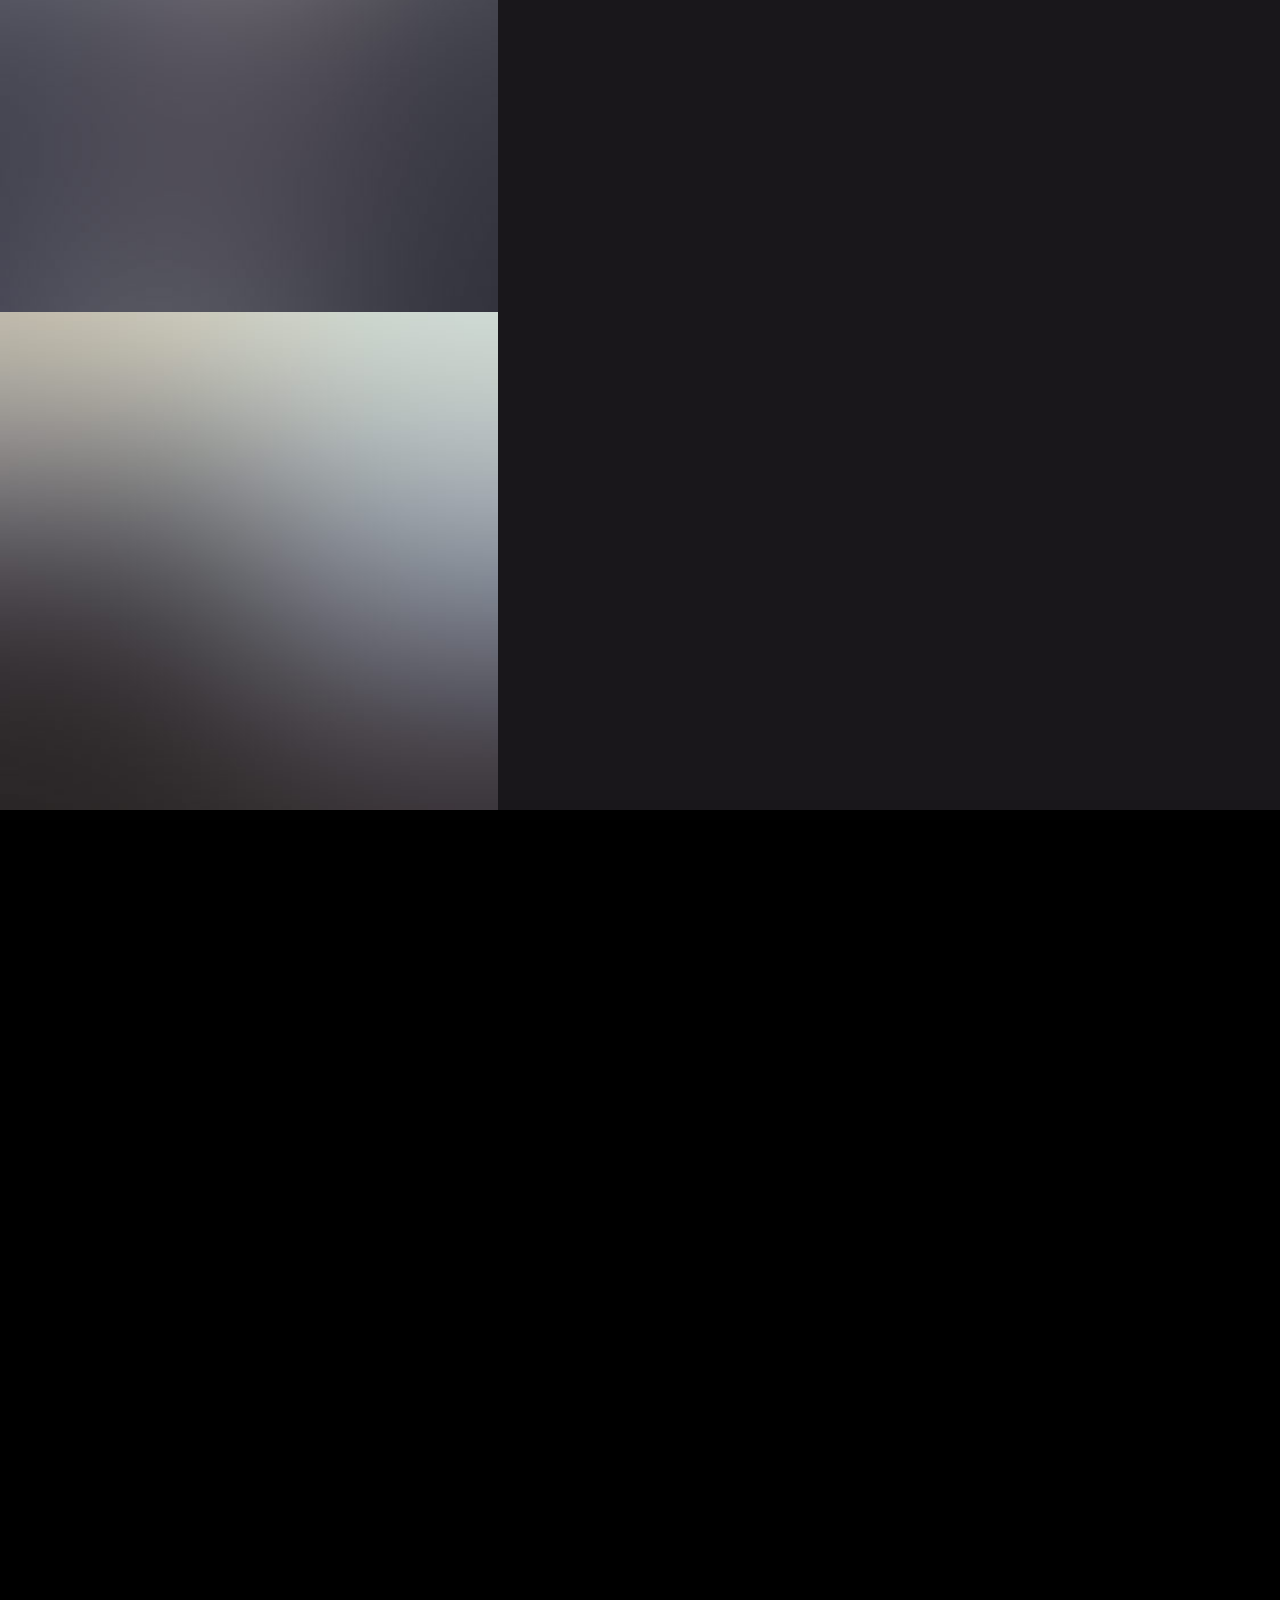
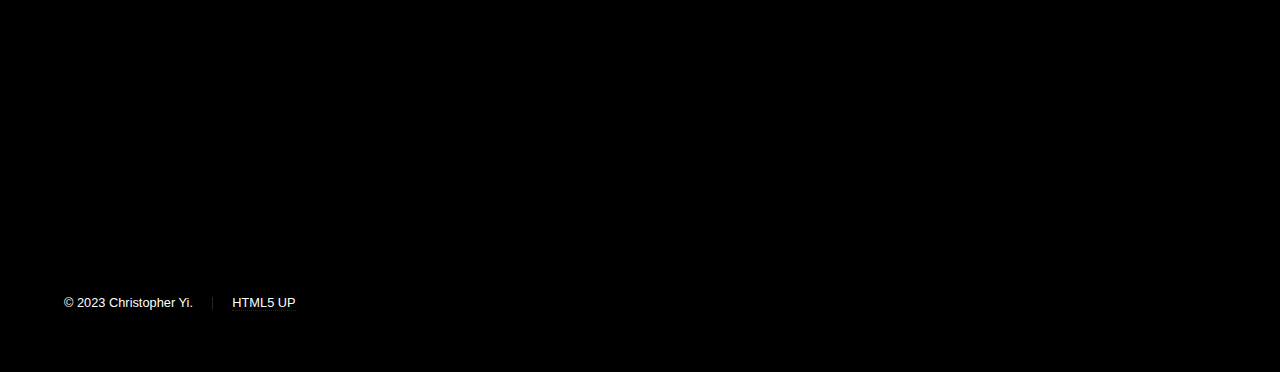
==== commit 86a4831b: "Finish layout and responsive layouts" ====
--- a/index.html
+++ b/index.html
@@ -39,7 +39,7 @@
 					<h2 class="popup-name" ></h2>
 					<img class="popup-image" src="" alt="">
 					<ul class="popup-list"></ul>
-					<h3 class="popup-instructions"></h3>
+					<p class="popup-instructions"></p>
 				</div>
 
 					<section id="intro" class="wrapper style1 fullscreen fade-up">
@@ -116,7 +116,7 @@
 							<h2 class="lucky">Feeling Adventurous?</h2>
 							<p class="lucky2">Find a new favorite cocktail.</p>
 								<div class="fade-in">
-									<h3 class="random-name"></h3>
+									<h2 class="random-name"></h3>
 									<img src="" alt="" class="random-image">
 									<ul class="list-container"></ul>
 									<p class="random-instructions"></p>
--- a/assets/css/main.css
+++ b/assets/css/main.css
@@ -2633,7 +2633,6 @@
 	}
 
 		ul li {
-			padding-left: 0.5em;
 		}
 
 		ul.alt {
@@ -3081,7 +3080,7 @@
 		@media screen and (max-width: 1680px) {
 
 			.spotlights > section > .content {
-				padding: 4em 4em 2em 4em ;
+				padding: 0 4em 2em 4em ;
 			}
 
 		}
@@ -3119,7 +3118,7 @@
 			}
 
 			.spotlights > section > .content {
-				padding: 3em 2em 1em 2em ;
+				padding: 0em 2em 1em 2em ;
 			}
 
 		}
@@ -3923,44 +3922,10 @@
 	}
 
 		#intro p {
-			font-size: 1.25em;
-		}
-
-			@media screen and (max-width: 980px) {
-
-				#intro p br {
-					display: none;
-				}
-
-			}
-
-			@media screen and (max-width: 736px) {
-
-				#intro p {
-					font-size: 1em;
-				}
-
-			}
-
-		@media screen and (max-width: 1280px) {
-
-			#intro {
-				background-attachment: scroll;
-			}
-
-		}
-
-@media screen and (max-width: 1280px) {
-	.wrapper.style1::before, .wrapper.style1-alt::before, .wrapper.style3::before {
-		background-size: cover;
-	}
-}
-
-@media screen and (max-width: 736px) {
-	.wrapper.style1::before, .wrapper.style1-alt::before, .wrapper.style3::before  {
-		background-size: contain;
-	}
-}
+			font-size: 1em;
+		}
+
+			
 
 /* Popup */
 
@@ -3971,12 +3936,27 @@
 	right: 0;
 	left: 25%;
 	max-height: 85vh;
-	background-color: #1c1a1fef;
-
+	background-color: #1c1a1fe3;
 	z-index: 1;
-  	width: 50%;
+  	width: 70%;
 }
 
+.popup-image {
+	padding: 0 5% 0 15%;
+	width: 30%;
+	box-sizing: content-box;
+}
+
+.popup-list {
+
+}
+
+.popup-instructions {
+	padding: 1% 8% 0 8%;
+}
+
+
+/* Fade in popup animation */
 .fade-in-image { 
 	animation: fadeIn .3s
 }
@@ -3986,10 +3966,6 @@
 	100% { opacity: 1; }
   }
 
-/* When pop-up appears darken rest of site */
-/* body {
-	-webkit-mask-image: linear-gradient(black, transparent);
-} */
 
 /* Autocomplete */
 .autocomplete {
@@ -4031,8 +4007,9 @@
 
 
   h2:not(.lucky) {
-	margin: 0.5em 0 .9em 0;
+	margin: 1.5em 0 1em 0;
 	text-align: center;
+	font-weight: 400;
   }
 
 
@@ -4047,7 +4024,63 @@
 	display: flex;
 }
   
+
+
+.f1, .f2, .f3 {
+	width: 100%;
+	display: flex;
+	justify-content: center;
+}
+
+.feature1-image, .feature2-image, .feature3-image {
+	display: block;
+  	width: 40%;
+  	height: auto;
+	display: flex;
+	margin: auto;
+}
+
+
+.list-container {
+	margin-left: 3%;
+}
+
+.random-name {
+	margin-bottom: 3%;
+}
+
+.random-image {
+	width: 50%;
+}
+
+
+.fade-in {
+	opacity: 0;
+}
+
+
+.x-button{
+	display: block;
+	position: relative;
+	top: 2%;
+	left: 95%;
+	color: white;
+	z-index: 100000;
+	height: 10px;
+	width: 10px;
+	cursor: pointer;
+}
+
+/* Media queries */
 @media screen and (max-width: 1280px){
+	#intro {
+		background-attachment: scroll;
+	}
+
+	.wrapper.style1::before, .wrapper.style1-alt::before, .wrapper.style3::before {
+		background-size: cover;
+	}
+
 	h2 {
 		margin: 0.5em 0 .9em 0;
 		text-align: center;
@@ -4066,44 +4099,84 @@
 	.actions > ul {
 		display: flex;
 	}
+
+	.popup-container {
+		margin-top: 3%;
+		left: 15%;
+	}
 }
 
-.f1, .f2, .f3 {
-	width: 100%;
-	display: flex;
-	justify-content: center;
-}
-
-.feature1-image, .feature2-image, .feature3-image {
-	display: block;
-  	width: 40%;
-  	height: auto;
-	display: flex;
-	margin: auto;
-}
-
 @media screen and (max-width: 980px) {
+	#intro p br {
+		display: none;
+	}
+
+	.popup-container {
+		margin-top: 4%;
+	}
+
 	.feature1-image, .feature2-image, .feature3-image {
 		padding-top: 6%;
+		width: 60%;
+	}
+	
+	.feature1-list, .feature2-list, .feature3-list, .list-container {
+		width: 100%;
+		text-align: center;
+	}
+	
+	.list-container {
+		margin-left: 0%;
+	}
+		
+	.random-image {
+		display: block;
+		width: 70%;
+		margin: auto;
+		padding-bottom: 5%;
 	}
 }
-
-.fade-in {
-	opacity: 0;
+		
+@media screen and (max-width: 960px) {
+	
+	.popup-image {
+		width: 50%;
+		display: block;
+		margin: auto;
+		padding: 0 0 5% 0;
+	}
+	
+	.popup-list {
+		text-align: center;
+		width: 100%;
+	}
 }
 
-.x-button{
-	display: block;
-	transform: scale(1.5);
-	font-size: 20px;
-	position: relative;
-	top: 3%;
-	left: 95%;
-	color: white;
-	z-index: 100000;
-	height: 10px;
-	width: 10px;
-	cursor: pointer;
-  }
-
-  /* 80- 90 % width at small screen size */+@media screen and (max-width: 900px) {
+	.x-button {
+		left: 92%;
+	}
+}
+
+@media screen and (max-width: 736px) {
+	.wrapper.style1::before, .wrapper.style1-alt::before, .wrapper.style3::before  {
+		background-size: contain;
+	}
+	
+	body, input, select, textarea {
+		font-size: 10pt;
+	}
+
+	.popup-container {
+		margin-top: 0;
+	}
+
+	h2:not(.lucky) {
+		margin: 2.5em 0 1em 0;
+	  }
+
+	.popup-instructions {
+		padding: 0 8% 0 8%;
+	}
+}
+
